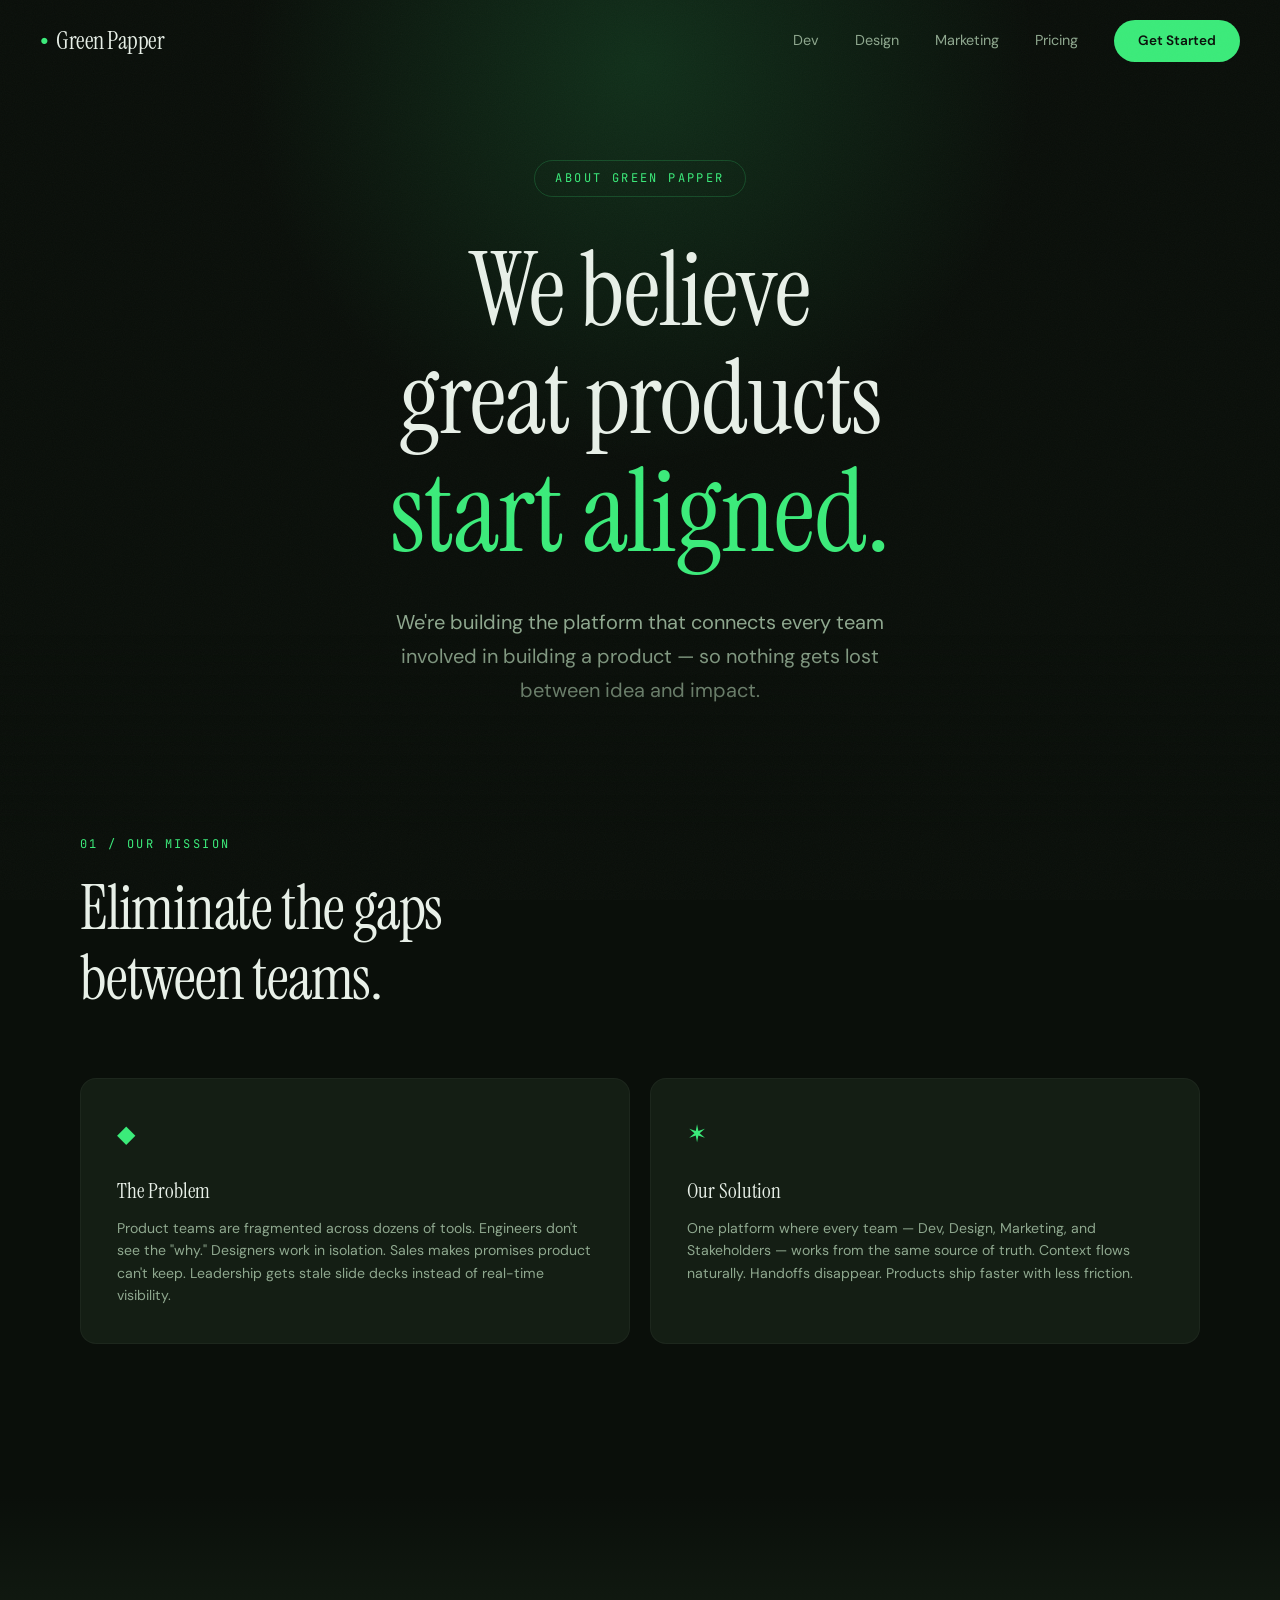
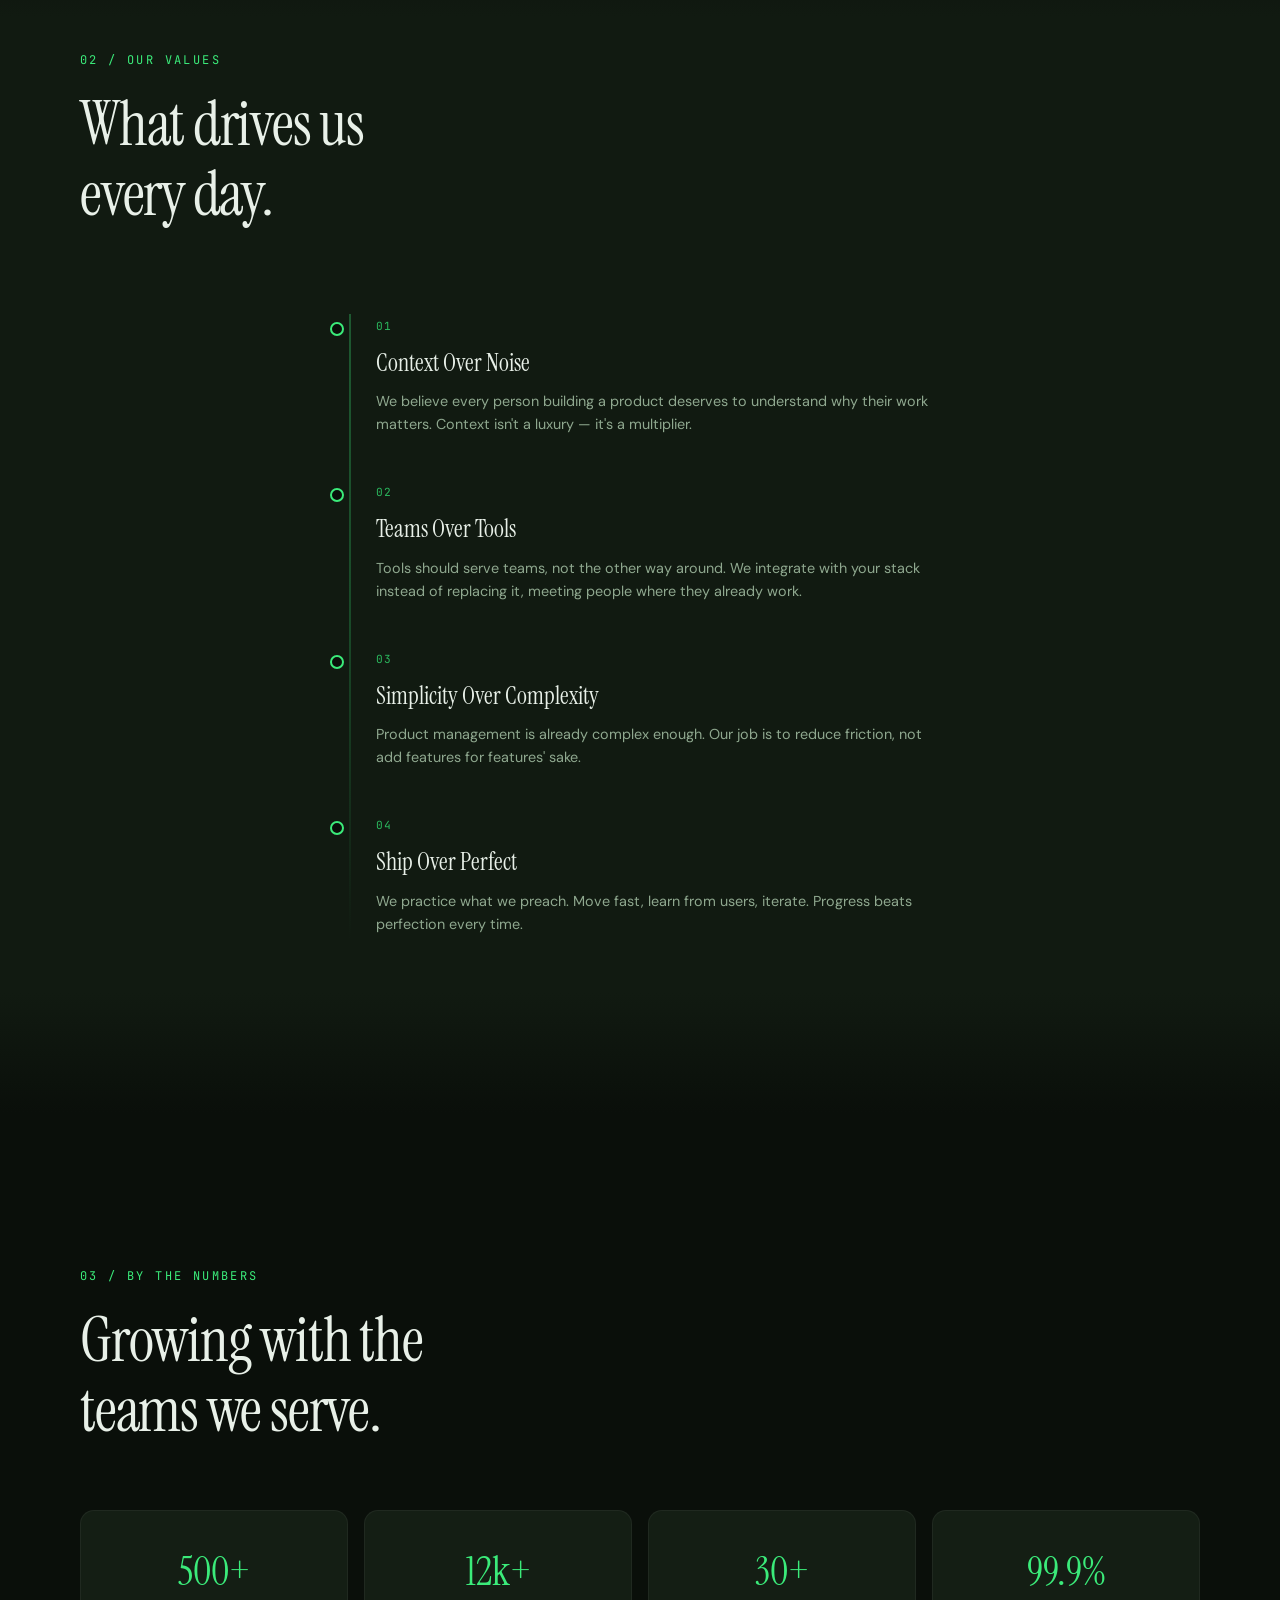
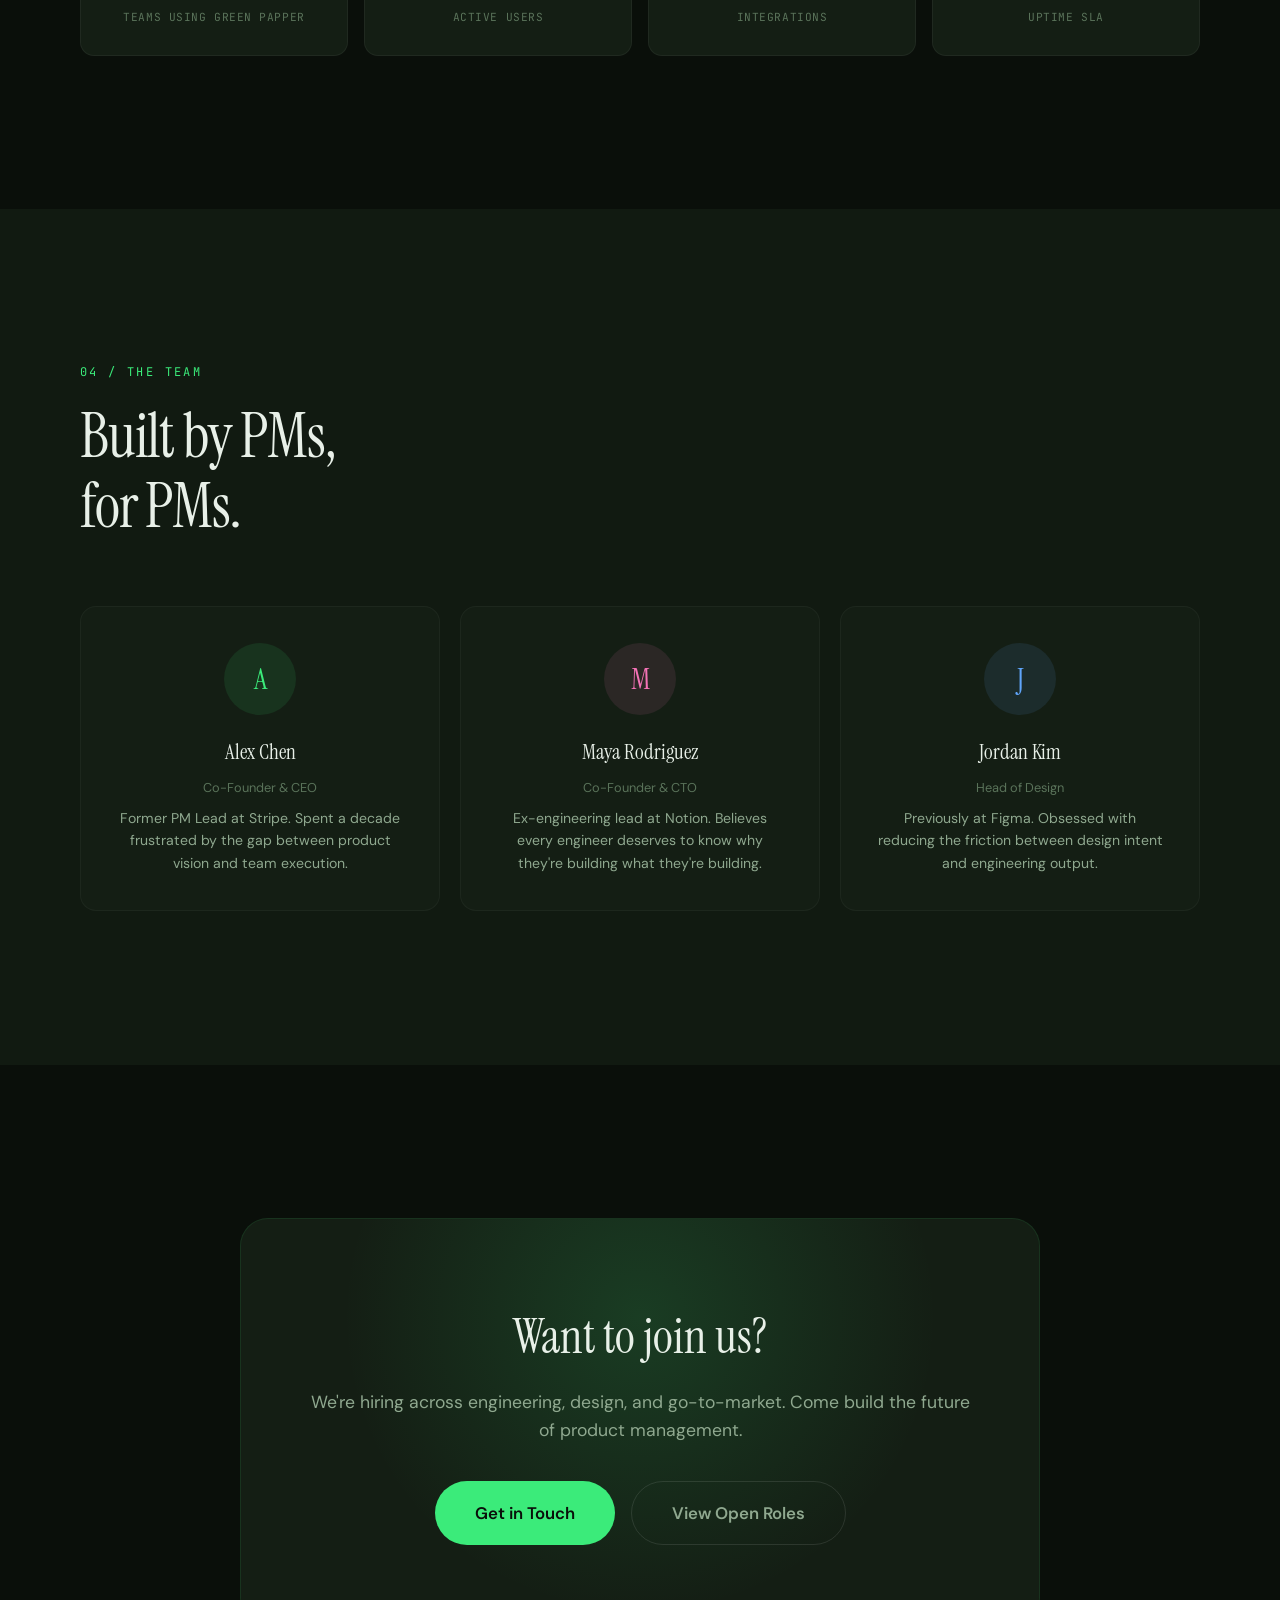
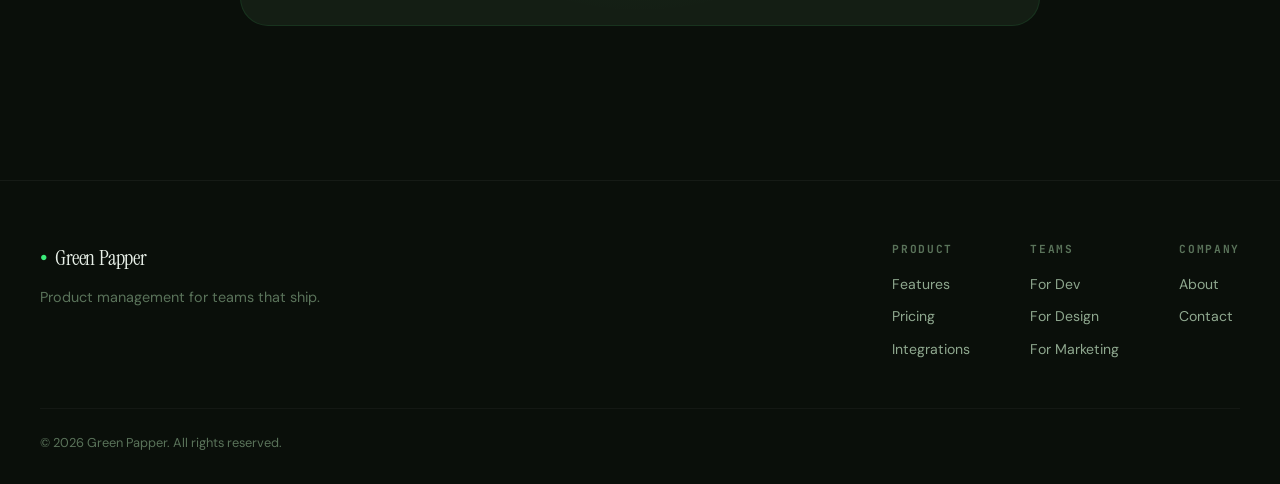
==== about.html @ fe3ce617 "Add multi-page website: pricing, integrations, about, contact pages Expand from single-page landing " ====
<!DOCTYPE html>
<html lang="en">
<head>
  <meta charset="UTF-8">
  <meta name="viewport" content="width=device-width, initial-scale=1.0">
  <title>Green Papper — About Us</title>
  <link rel="preconnect" href="https://fonts.googleapis.com">
  <link rel="preconnect" href="https://fonts.gstatic.com" crossorigin>
  <link href="https://fonts.googleapis.com/css2?family=Instrument+Serif:ital@0;1&family=DM+Sans:ital,opsz,wght@0,9..40,300..700;1,9..40,300..700&family=JetBrains+Mono:wght@400;500&display=swap" rel="stylesheet">
  <link rel="stylesheet" href="styles.css">
  <link rel="stylesheet" href="pages.css">
</head>
<body>
  <div class="grain"></div>

  <!-- Navigation -->
  <nav class="nav">
    <div class="nav-inner">
      <a href="index.html" class="logo">
        <span class="logo-icon">&#9679;</span> Green Papper
      </a>
      <div class="nav-links">
        <a href="dev.html">Dev</a>
        <a href="design.html">Design</a>
        <a href="marketing.html">Marketing</a>
        <a href="pricing.html">Pricing</a>
        <a href="#" class="nav-cta">Get Started</a>
      </div>
      <button class="mobile-menu" aria-label="Menu">
        <span></span><span></span>
      </button>
    </div>
  </nav>

  <!-- Hero -->
  <header class="hero page-hero" style="min-height: 60vh;">
    <div class="hero-badge">About Green Papper</div>
    <h1 class="hero-title">
      <span class="line line-1">We believe</span>
      <span class="line line-2">great products</span>
      <span class="line line-3">start aligned.</span>
    </h1>
    <p class="hero-sub">
      We're building the platform that connects every team involved in building a product
      — so nothing gets lost between idea and impact.
    </p>
  </header>

  <!-- Mission Section -->
  <section class="pillars" style="padding-top: 0;">
    <div class="section-header">
      <span class="section-tag">01 / Our Mission</span>
      <h2 class="section-title">Eliminate the gaps<br>between teams.</h2>
    </div>

    <div class="feature-grid" style="max-width: var(--content-max); margin: 0 auto; padding: 0 40px; grid-template-columns: repeat(2, 1fr);">
      <div class="feature-card">
        <div class="feature-icon">&#9670;</div>
        <h4>The Problem</h4>
        <p>Product teams are fragmented across dozens of tools. Engineers don't see the "why." Designers work in isolation. Sales makes promises product can't keep. Leadership gets stale slide decks instead of real-time visibility.</p>
      </div>
      <div class="feature-card">
        <div class="feature-icon" style="color: var(--accent);">&#10038;</div>
        <h4>Our Solution</h4>
        <p>One platform where every team — Dev, Design, Marketing, and Stakeholders — works from the same source of truth. Context flows naturally. Handoffs disappear. Products ship faster with less friction.</p>
      </div>
    </div>
  </section>

  <!-- Values Section -->
  <section class="workflow">
    <div class="section-header">
      <span class="section-tag">02 / Our Values</span>
      <h2 class="section-title">What drives us<br>every day.</h2>
    </div>

    <div class="workflow-track">
      <div class="workflow-line"></div>
      <div class="workflow-step">
        <div class="step-dot"></div>
        <div class="step-content">
          <span class="step-num">01</span>
          <h4>Context Over Noise</h4>
          <p>We believe every person building a product deserves to understand why their work matters. Context isn't a luxury — it's a multiplier.</p>
        </div>
      </div>
      <div class="workflow-step">
        <div class="step-dot"></div>
        <div class="step-content">
          <span class="step-num">02</span>
          <h4>Teams Over Tools</h4>
          <p>Tools should serve teams, not the other way around. We integrate with your stack instead of replacing it, meeting people where they already work.</p>
        </div>
      </div>
      <div class="workflow-step">
        <div class="step-dot"></div>
        <div class="step-content">
          <span class="step-num">03</span>
          <h4>Simplicity Over Complexity</h4>
          <p>Product management is already complex enough. Our job is to reduce friction, not add features for features' sake.</p>
        </div>
      </div>
      <div class="workflow-step">
        <div class="step-dot"></div>
        <div class="step-content">
          <span class="step-num">04</span>
          <h4>Ship Over Perfect</h4>
          <p>We practice what we preach. Move fast, learn from users, iterate. Progress beats perfection every time.</p>
        </div>
      </div>
    </div>
  </section>

  <!-- Numbers Section -->
  <section class="features">
    <div class="section-header">
      <span class="section-tag">03 / By The Numbers</span>
      <h2 class="section-title">Growing with the<br>teams we serve.</h2>
    </div>

    <div class="integration-grid">
      <div class="integration-item">
        <div class="integration-name" style="font-size: 2.5rem; color: var(--accent);">500+</div>
        <div class="integration-desc">Teams using Green Papper</div>
      </div>
      <div class="integration-item">
        <div class="integration-name" style="font-size: 2.5rem; color: var(--accent);">12k+</div>
        <div class="integration-desc">Active users</div>
      </div>
      <div class="integration-item">
        <div class="integration-name" style="font-size: 2.5rem; color: var(--accent);">30+</div>
        <div class="integration-desc">Integrations</div>
      </div>
      <div class="integration-item">
        <div class="integration-name" style="font-size: 2.5rem; color: var(--accent);">99.9%</div>
        <div class="integration-desc">Uptime SLA</div>
      </div>
    </div>
  </section>

  <!-- Team Section -->
  <section class="features" style="background: var(--bg-elevated); position: relative;">
    <div class="section-header">
      <span class="section-tag">04 / The Team</span>
      <h2 class="section-title">Built by PMs,<br>for PMs.</h2>
    </div>

    <div class="feature-grid" style="grid-template-columns: repeat(3, 1fr);">
      <div class="feature-card" style="text-align: center;">
        <div style="width: 72px; height: 72px; border-radius: 50%; background: rgba(59,235,122,0.1); margin: 0 auto 20px; display: flex; align-items: center; justify-content: center; font-family: var(--font-display); font-size: 1.8rem; color: var(--accent);">A</div>
        <h4>Alex Chen</h4>
        <p style="color: var(--text-muted); font-size: 0.8rem; margin-bottom: 8px;">Co-Founder & CEO</p>
        <p>Former PM Lead at Stripe. Spent a decade frustrated by the gap between product vision and team execution.</p>
      </div>
      <div class="feature-card" style="text-align: center;">
        <div style="width: 72px; height: 72px; border-radius: 50%; background: rgba(244,114,182,0.1); margin: 0 auto 20px; display: flex; align-items: center; justify-content: center; font-family: var(--font-display); font-size: 1.8rem; color: var(--design-color);">M</div>
        <h4>Maya Rodriguez</h4>
        <p style="color: var(--text-muted); font-size: 0.8rem; margin-bottom: 8px;">Co-Founder & CTO</p>
        <p>Ex-engineering lead at Notion. Believes every engineer deserves to know why they're building what they're building.</p>
      </div>
      <div class="feature-card" style="text-align: center;">
        <div style="width: 72px; height: 72px; border-radius: 50%; background: rgba(96,165,250,0.1); margin: 0 auto 20px; display: flex; align-items: center; justify-content: center; font-family: var(--font-display); font-size: 1.8rem; color: var(--dev-color);">J</div>
        <h4>Jordan Kim</h4>
        <p style="color: var(--text-muted); font-size: 0.8rem; margin-bottom: 8px;">Head of Design</p>
        <p>Previously at Figma. Obsessed with reducing the friction between design intent and engineering output.</p>
      </div>
    </div>
  </section>

  <!-- CTA -->
  <section class="cta-section">
    <div class="cta-inner">
      <h2>Want to join us?</h2>
      <p>We're hiring across engineering, design, and go-to-market. Come build the future of product management.</p>
      <div class="cta-actions">
        <a href="contact.html" class="btn btn-primary btn-lg">Get in Touch</a>
        <a href="#" class="btn btn-ghost btn-lg">View Open Roles</a>
      </div>
    </div>
  </section>

  <!-- Footer -->
  <footer class="footer">
    <div class="footer-inner">
      <div class="footer-brand">
        <span class="logo"><span class="logo-icon">&#9679;</span> Green Papper</span>
        <p>Product management for teams that ship.</p>
      </div>
      <div class="footer-links">
        <div class="footer-col">
          <h5>Product</h5>
          <a href="index.html#features">Features</a>
          <a href="pricing.html">Pricing</a>
          <a href="integrations.html">Integrations</a>
        </div>
        <div class="footer-col">
          <h5>Teams</h5>
          <a href="dev.html">For Dev</a>
          <a href="design.html">For Design</a>
          <a href="marketing.html">For Marketing</a>
        </div>
        <div class="footer-col">
          <h5>Company</h5>
          <a href="about.html">About</a>
          <a href="contact.html">Contact</a>
        </div>
      </div>
    </div>
    <div class="footer-bottom">
      <p>&copy; 2026 Green Papper. All rights reserved.</p>
    </div>
  </footer>

  <script src="script.js"></script>
</body>
</html>
---- styles.css ----
/* ============================================
   GREEN PAPPER — Product Management Platform
   Aesthetic: Editorial Minimalism meets
   Dark Corporate with organic green accents
   ============================================ */

:root {
  /* Core palette */
  --bg: #0a0f0a;
  --bg-elevated: #111a11;
  --bg-card: #141e14;
  --bg-card-hover: #1a2a1a;
  --surface: #1c2c1c;

  /* Green spectrum */
  --green-50: #f0fdf0;
  --green-100: #dcfce7;
  --green-200: #bbf7d0;
  --green-300: #86efac;
  --green-400: #4ade80;
  --green-500: #22c55e;
  --green-600: #16a34a;
  --accent: #3beb7a;
  --accent-dim: #2bb85e;
  --accent-glow: rgba(59, 235, 122, 0.15);
  --accent-glow-strong: rgba(59, 235, 122, 0.25);

  /* Text */
  --text: #e8f0e8;
  --text-secondary: #8fa88f;
  --text-muted: #5a735a;
  --text-inverse: #0a0f0a;

  /* Pillar accents */
  --dev-color: #60a5fa;
  --design-color: #f472b6;
  --sales-color: #fbbf24;
  --stake-color: #a78bfa;

  /* Typography */
  --font-display: 'Instrument Serif', Georgia, serif;
  --font-body: 'DM Sans', system-ui, sans-serif;
  --font-mono: 'JetBrains Mono', monospace;

  /* Spacing */
  --section-pad: clamp(80px, 12vw, 160px);
  --content-max: 1200px;

  /* Transitions */
  --ease-out: cubic-bezier(0.16, 1, 0.3, 1);
  --ease-spring: cubic-bezier(0.34, 1.56, 0.64, 1);
}

/* Reset & Base */
*, *::before, *::after { margin: 0; padding: 0; box-sizing: border-box; }

html {
  scroll-behavior: smooth;
  -webkit-font-smoothing: antialiased;
  -moz-osx-font-smoothing: grayscale;
}

body {
  font-family: var(--font-body);
  background: var(--bg);
  color: var(--text);
  line-height: 1.6;
  overflow-x: hidden;
}

a { color: inherit; text-decoration: none; }
ul { list-style: none; }
em { font-family: var(--font-display); font-style: italic; color: var(--accent); }

/* Grain Overlay */
.grain {
  position: fixed;
  inset: 0;
  z-index: 9999;
  pointer-events: none;
  opacity: 0.03;
  background-image: url("data:image/svg+xml,%3Csvg viewBox='0 0 256 256' xmlns='http://www.w3.org/2000/svg'%3E%3Cfilter id='noise'%3E%3CfeTurbulence type='fractalNoise' baseFrequency='0.9' numOctaves='4' stitchTiles='stitch'/%3E%3C/filter%3E%3Crect width='100%25' height='100%25' filter='url(%23noise)'/%3E%3C/svg%3E");
  background-repeat: repeat;
  background-size: 256px 256px;
}

/* ============ NAVIGATION ============ */
.nav {
  position: fixed;
  top: 0;
  left: 0;
  right: 0;
  z-index: 100;
  padding: 20px 40px;
  transition: background 0.4s, backdrop-filter 0.4s;
}

.nav.scrolled {
  background: rgba(10, 15, 10, 0.85);
  backdrop-filter: blur(20px);
  border-bottom: 1px solid rgba(59, 235, 122, 0.08);
}

.nav-inner {
  max-width: var(--content-max);
  margin: 0 auto;
  display: flex;
  align-items: center;
  justify-content: space-between;
}

.logo {
  font-family: var(--font-display);
  font-size: 1.5rem;
  display: flex;
  align-items: center;
  gap: 8px;
  letter-spacing: -0.02em;
}

.logo-icon {
  color: var(--accent);
  font-size: 0.6em;
}

.nav-links {
  display: flex;
  align-items: center;
  gap: 36px;
  font-size: 0.9rem;
  font-weight: 400;
  color: var(--text-secondary);
}

.nav-links a {
  transition: color 0.3s;
}

.nav-links a:hover {
  color: var(--text);
}

.nav-cta {
  background: var(--accent);
  color: var(--text-inverse) !important;
  padding: 10px 24px;
  border-radius: 100px;
  font-weight: 600;
  font-size: 0.85rem;
  transition: transform 0.3s var(--ease-spring), box-shadow 0.3s;
}

.nav-cta:hover {
  transform: scale(1.05);
  box-shadow: 0 0 30px var(--accent-glow-strong);
}

.mobile-menu {
  display: none;
  flex-direction: column;
  gap: 6px;
  background: none;
  border: none;
  cursor: pointer;
  padding: 8px;
}

.mobile-menu span {
  display: block;
  width: 24px;
  height: 2px;
  background: var(--text);
  transition: 0.3s;
}

/* ============ HERO ============ */
.hero {
  min-height: 100vh;
  display: flex;
  flex-direction: column;
  justify-content: center;
  align-items: center;
  text-align: center;
  padding: 140px 40px 80px;
  position: relative;
  overflow: hidden;
}

.hero::before {
  content: '';
  position: absolute;
  top: -40%;
  left: 50%;
  transform: translateX(-50%);
  width: 800px;
  height: 800px;
  background: radial-gradient(circle, var(--accent-glow) 0%, transparent 70%);
  pointer-events: none;
}

.hero::after {
  content: '';
  position: absolute;
  bottom: 0;
  left: 0;
  right: 0;
  height: 200px;
  background: linear-gradient(to top, var(--bg), transparent);
  pointer-events: none;
}

.hero-badge {
  font-family: var(--font-mono);
  font-size: 0.75rem;
  text-transform: uppercase;
  letter-spacing: 0.2em;
  color: var(--accent);
  padding: 8px 20px;
  border: 1px solid rgba(59, 235, 122, 0.2);
  border-radius: 100px;
  margin-bottom: 40px;
  opacity: 0;
  animation: fadeUp 0.8s var(--ease-out) 0.2s forwards;
}

.hero-title {
  font-family: var(--font-display);
  font-weight: 400;
  line-height: 1.05;
  letter-spacing: -0.03em;
  margin-bottom: 32px;
}

.hero-title .line {
  display: block;
  opacity: 0;
  animation: fadeUp 0.8s var(--ease-out) forwards;
}

.line-1 {
  font-size: clamp(3rem, 8vw, 7rem);
  animation-delay: 0.3s !important;
}

.line-2 {
  font-size: clamp(3rem, 8vw, 7rem);
  animation-delay: 0.45s !important;
}

.line-3 {
  font-size: clamp(3.5rem, 9vw, 8rem);
  color: var(--accent);
  animation-delay: 0.6s !important;
}

.hero-sub {
  font-size: clamp(1rem, 1.8vw, 1.25rem);
  color: var(--text-secondary);
  max-width: 560px;
  line-height: 1.7;
  margin-bottom: 48px;
  opacity: 0;
  animation: fadeUp 0.8s var(--ease-out) 0.75s forwards;
}

.hero-actions {
  display: flex;
  gap: 16px;
  flex-wrap: wrap;
  justify-content: center;
  opacity: 0;
  animation: fadeUp 0.8s var(--ease-out) 0.9s forwards;
}

.hero-stats {
  display: flex;
  align-items: center;
  gap: 40px;
  margin-top: 80px;
  opacity: 0;
  animation: fadeUp 0.8s var(--ease-out) 1.1s forwards;
}

.stat-num {
  display: block;
  font-family: var(--font-display);
  font-size: 3rem;
  color: var(--accent);
  line-height: 1;
}

.stat-label {
  font-size: 0.8rem;
  color: var(--text-muted);
  text-transform: uppercase;
  letter-spacing: 0.1em;
  margin-top: 4px;
  display: block;
}

.stat-divider {
  width: 1px;
  height: 48px;
  background: linear-gradient(to bottom, transparent, var(--text-muted), transparent);
}

/* ============ BUTTONS ============ */
.btn {
  display: inline-flex;
  align-items: center;
  gap: 8px;
  padding: 14px 32px;
  border-radius: 100px;
  font-family: var(--font-body);
  font-size: 0.95rem;
  font-weight: 600;
  transition: all 0.3s var(--ease-out);
  cursor: pointer;
  border: none;
}

.btn-primary {
  background: var(--accent);
  color: var(--text-inverse);
}

.btn-primary:hover {
  background: var(--green-300);
  transform: translateY(-2px);
  box-shadow: 0 8px 40px var(--accent-glow-strong);
}

.btn-ghost {
  background: transparent;
  color: var(--text-secondary);
  border: 1px solid rgba(255,255,255,0.1);
}

.btn-ghost:hover {
  color: var(--text);
  border-color: rgba(255,255,255,0.25);
  background: rgba(255,255,255,0.03);
}

.btn-lg {
  padding: 18px 40px;
  font-size: 1.05rem;
}

/* ============ SECTIONS COMMON ============ */
.section-header {
  max-width: var(--content-max);
  margin: 0 auto 64px;
  padding: 0 40px;
}

.section-tag {
  font-family: var(--font-mono);
  font-size: 0.75rem;
  text-transform: uppercase;
  letter-spacing: 0.2em;
  color: var(--accent);
  display: block;
  margin-bottom: 20px;
}

.section-title {
  font-family: var(--font-display);
  font-size: clamp(2.2rem, 5vw, 3.8rem);
  font-weight: 400;
  line-height: 1.15;
  letter-spacing: -0.02em;
}

/* ============ PILLARS ============ */
.pillars {
  padding: var(--section-pad) 0;
  position: relative;
}

.pillar-grid {
  max-width: var(--content-max);
  margin: 0 auto;
  padding: 0 40px;
  display: grid;
  grid-template-columns: repeat(2, 1fr);
  gap: 24px;
}

.pillar-card {
  background: var(--bg-card);
  border: 1px solid rgba(255,255,255,0.05);
  border-radius: 20px;
  padding: 44px;
  position: relative;
  overflow: hidden;
  transition: transform 0.4s var(--ease-out), border-color 0.4s, background 0.4s;
}

.pillar-card::before {
  content: '';
  position: absolute;
  top: 0;
  left: 0;
  right: 0;
  height: 3px;
  opacity: 0;
  transition: opacity 0.4s;
}

.pillar-card:hover {
  transform: translateY(-4px);
  background: var(--bg-card-hover);
}

.pillar-card:hover::before {
  opacity: 1;
}

.pillar-dev::before { background: var(--dev-color); }
.pillar-design::before { background: var(--design-color); }
.pillar-sales::before { background: var(--sales-color); }
.pillar-stake::before { background: var(--stake-color); }

.pillar-dev:hover { border-color: rgba(96, 165, 250, 0.2); }
.pillar-design:hover { border-color: rgba(244, 114, 182, 0.2); }
.pillar-sales:hover { border-color: rgba(251, 191, 36, 0.2); }
.pillar-stake:hover { border-color: rgba(167, 139, 250, 0.2); }

.pillar-number {
  font-family: var(--font-mono);
  font-size: 0.7rem;
  color: var(--text-muted);
  letter-spacing: 0.1em;
  margin-bottom: 24px;
}

.pillar-icon {
  width: 56px;
  height: 56px;
  display: flex;
  align-items: center;
  justify-content: center;
  border-radius: 14px;
  margin-bottom: 24px;
}

.pillar-dev .pillar-icon { background: rgba(96, 165, 250, 0.1); color: var(--dev-color); }
.pillar-design .pillar-icon { background: rgba(244, 114, 182, 0.1); color: var(--design-color); }
.pillar-sales .pillar-icon { background: rgba(251, 191, 36, 0.1); color: var(--sales-color); }
.pillar-stake .pillar-icon { background: rgba(167, 139, 250, 0.1); color: var(--stake-color); }

.pillar-card h3 {
  font-family: var(--font-display);
  font-size: 1.8rem;
  font-weight: 400;
  margin-bottom: 12px;
  letter-spacing: -0.01em;
}

.pillar-card p {
  color: var(--text-secondary);
  font-size: 0.95rem;
  line-height: 1.65;
  margin-bottom: 24px;
}

.pillar-features {
  display: flex;
  flex-direction: column;
  gap: 10px;
  margin-bottom: 28px;
}

.pillar-features li {
  font-size: 0.85rem;
  color: var(--text-secondary);
  padding-left: 18px;
  position: relative;
}

.pillar-features li::before {
  content: '';
  position: absolute;
  left: 0;
  top: 8px;
  width: 6px;
  height: 6px;
  border-radius: 50%;
}

.pillar-dev .pillar-features li::before { background: var(--dev-color); }
.pillar-design .pillar-features li::before { background: var(--design-color); }
.pillar-sales .pillar-features li::before { background: var(--sales-color); }
.pillar-stake .pillar-features li::before { background: var(--stake-color); }

.pillar-tag-row {
  display: flex;
  gap: 8px;
  flex-wrap: wrap;
}

.ptag {
  font-family: var(--font-mono);
  font-size: 0.7rem;
  padding: 4px 12px;
  border-radius: 100px;
  background: rgba(255,255,255,0.04);
  color: var(--text-muted);
  letter-spacing: 0.05em;
}

/* ============ WORKFLOW ============ */
.workflow {
  padding: var(--section-pad) 0;
  background: var(--bg-elevated);
  position: relative;
}

.workflow::before,
.workflow::after {
  content: '';
  position: absolute;
  left: 0;
  right: 0;
  height: 120px;
  pointer-events: none;
}

.workflow::before {
  top: 0;
  background: linear-gradient(to bottom, var(--bg), var(--bg-elevated));
}

.workflow::after {
  bottom: 0;
  background: linear-gradient(to top, var(--bg), var(--bg-elevated));
}

.workflow-track {
  max-width: 700px;
  margin: 0 auto;
  padding: 0 40px;
  position: relative;
}

.workflow-line {
  position: absolute;
  left: 59px;
  top: 20px;
  bottom: 20px;
  width: 2px;
  background: linear-gradient(to bottom, var(--accent), var(--accent-dim), transparent);
  opacity: 0.3;
}

.workflow-step {
  display: flex;
  gap: 32px;
  align-items: flex-start;
  padding: 24px 0;
  position: relative;
}

.step-dot {
  width: 14px;
  height: 14px;
  min-width: 14px;
  border-radius: 50%;
  border: 2px solid var(--accent);
  background: var(--bg);
  margin-top: 4px;
  position: relative;
  z-index: 1;
  transition: background 0.3s, box-shadow 0.3s;
}

.workflow-step:hover .step-dot {
  background: var(--accent);
  box-shadow: 0 0 20px var(--accent-glow-strong);
}

.step-num {
  font-family: var(--font-mono);
  font-size: 0.7rem;
  color: var(--accent-dim);
  letter-spacing: 0.1em;
  display: block;
  margin-bottom: 8px;
}

.step-content h4 {
  font-family: var(--font-display);
  font-size: 1.5rem;
  font-weight: 400;
  margin-bottom: 8px;
}

.step-content p {
  color: var(--text-secondary);
  font-size: 0.9rem;
  line-height: 1.6;
}

/* ============ FEATURES ============ */
.features {
  padding: var(--section-pad) 0;
}

.feature-grid {
  max-width: var(--content-max);
  margin: 0 auto;
  padding: 0 40px;
  display: grid;
  grid-template-columns: repeat(3, 1fr);
  gap: 20px;
}

.feature-card {
  background: var(--bg-card);
  border: 1px solid rgba(255,255,255,0.04);
  border-radius: 16px;
  padding: 36px;
  transition: transform 0.4s var(--ease-out), border-color 0.4s, background 0.4s;
}

.feature-card:hover {
  transform: translateY(-3px);
  border-color: rgba(59, 235, 122, 0.15);
  background: var(--bg-card-hover);
}

.feature-icon {
  font-size: 1.5rem;
  color: var(--accent);
  margin-bottom: 20px;
  display: block;
}

.feature-card h4 {
  font-family: var(--font-display);
  font-size: 1.3rem;
  font-weight: 400;
  margin-bottom: 10px;
}

.feature-card p {
  color: var(--text-secondary);
  font-size: 0.88rem;
  line-height: 1.6;
}

/* ============ CTA ============ */
.cta-section {
  padding: var(--section-pad) 40px;
}

.cta-inner {
  max-width: 800px;
  margin: 0 auto;
  text-align: center;
  background: var(--bg-card);
  border: 1px solid rgba(59, 235, 122, 0.1);
  border-radius: 28px;
  padding: 80px 60px;
  position: relative;
  overflow: hidden;
}

.cta-inner::before {
  content: '';
  position: absolute;
  top: -50%;
  left: 50%;
  transform: translateX(-50%);
  width: 600px;
  height: 600px;
  background: radial-gradient(circle, var(--accent-glow) 0%, transparent 70%);
  pointer-events: none;
}

.cta-inner h2 {
  font-family: var(--font-display);
  font-size: clamp(2rem, 4vw, 3rem);
  font-weight: 400;
  margin-bottom: 12px;
  position: relative;
}

.cta-inner p {
  color: var(--text-secondary);
  font-size: 1.1rem;
  margin-bottom: 36px;
  position: relative;
}

.cta-actions {
  display: flex;
  gap: 16px;
  justify-content: center;
  flex-wrap: wrap;
  position: relative;
}

/* ============ FOOTER ============ */
.footer {
  border-top: 1px solid rgba(255,255,255,0.05);
  padding: 60px 40px 30px;
}

.footer-inner {
  max-width: var(--content-max);
  margin: 0 auto;
  display: flex;
  justify-content: space-between;
  gap: 60px;
  margin-bottom: 48px;
}

.footer-brand {
  max-width: 280px;
}

.footer-brand .logo {
  font-size: 1.3rem;
  margin-bottom: 12px;
  display: inline-flex;
}

.footer-brand p {
  color: var(--text-muted);
  font-size: 0.9rem;
}

.footer-links {
  display: flex;
  gap: 60px;
}

.footer-col {
  display: flex;
  flex-direction: column;
  gap: 10px;
}

.footer-col h5 {
  font-family: var(--font-mono);
  font-size: 0.7rem;
  text-transform: uppercase;
  letter-spacing: 0.15em;
  color: var(--text-muted);
  margin-bottom: 4px;
}

.footer-col a {
  font-size: 0.88rem;
  color: var(--text-secondary);
  transition: color 0.3s;
}

.footer-col a:hover {
  color: var(--accent);
}

.footer-bottom {
  max-width: var(--content-max);
  margin: 0 auto;
  padding-top: 24px;
  border-top: 1px solid rgba(255,255,255,0.04);
}

.footer-bottom p {
  font-size: 0.8rem;
  color: var(--text-muted);
}

/* ============ ANIMATIONS ============ */
@keyframes fadeUp {
  from {
    opacity: 0;
    transform: translateY(24px);
  }
  to {
    opacity: 1;
    transform: translateY(0);
  }
}

/* Scroll reveal */
.reveal {
  opacity: 0;
  transform: translateY(32px);
  transition: opacity 0.7s var(--ease-out), transform 0.7s var(--ease-out);
}

.reveal.visible {
  opacity: 1;
  transform: translateY(0);
}

/* ============ RESPONSIVE ============ */
@media (max-width: 900px) {
  .pillar-grid {
    grid-template-columns: 1fr;
  }
  .feature-grid {
    grid-template-columns: 1fr 1fr;
  }
  .footer-inner {
    flex-direction: column;
    gap: 40px;
  }
}

@media (max-width: 640px) {
  .nav { padding: 16px 20px; }
  .nav-links { display: none; }
  .mobile-menu { display: flex; }

  .hero { padding: 120px 24px 60px; }
  .hero-stats { gap: 24px; flex-wrap: wrap; justify-content: center; }

  .section-header { padding: 0 24px; }
  .pillar-grid { padding: 0 24px; }
  .pillar-card { padding: 32px 28px; }

  .workflow-track { padding: 0 24px; }
  .workflow-line { left: 30px; }

  .feature-grid { grid-template-columns: 1fr; padding: 0 24px; }

  .cta-inner { padding: 48px 28px; }

  .footer { padding: 40px 24px 20px; }
  .footer-links { flex-direction: column; gap: 32px; }
}
---- pages.css ----
/* ============================================
   GREEN PAPPER — Team Pages Shared Styles
   ============================================ */

/* Active nav link */
.nav-active {
  color: var(--accent) !important;
  font-weight: 600;
}

/* Page hero — slightly smaller than homepage */
.page-hero {
  min-height: 85vh;
  padding-top: 160px;
}

/* Feature card accent variants */
.feature-card.dev-accent:hover {
  border-color: rgba(96, 165, 250, 0.2);
}

.feature-card.design-accent:hover {
  border-color: rgba(244, 114, 182, 0.2);
}

.feature-card.marketing-accent:hover {
  border-color: rgba(251, 191, 36, 0.2);
}

/* Integration grid */
.integration-grid {
  max-width: var(--content-max);
  margin: 0 auto;
  padding: 0 40px;
  display: grid;
  grid-template-columns: repeat(4, 1fr);
  gap: 16px;
}

.integration-item {
  background: var(--bg-card);
  border: 1px solid rgba(255, 255, 255, 0.05);
  border-radius: 14px;
  padding: 28px 24px;
  text-align: center;
  transition: transform 0.4s var(--ease-out), border-color 0.4s, background 0.4s;
}

.integration-item:hover {
  transform: translateY(-3px);
  border-color: rgba(59, 235, 122, 0.15);
  background: var(--bg-card-hover);
}

.integration-name {
  font-family: var(--font-display);
  font-size: 1.2rem;
  font-weight: 400;
  margin-bottom: 6px;
  color: var(--text);
}

.integration-desc {
  font-family: var(--font-mono);
  font-size: 0.7rem;
  color: var(--text-muted);
  letter-spacing: 0.05em;
  text-transform: uppercase;
}

/* Workflow step hover color override for team pages */
.workflow-step:hover .step-dot {
  background: currentColor;
}

/* Contact form select option styling */
#contact-form select option {
  background: var(--bg);
  color: var(--text);
}

/* ============ RESPONSIVE ============ */
@media (max-width: 900px) {
  .integration-grid {
    grid-template-columns: repeat(2, 1fr);
  }

  /* Pricing grid stacks on tablet */
  .pillar-grid[style*="grid-template-columns: repeat(3"] {
    grid-template-columns: 1fr;
  }
}

@media (max-width: 640px) {
  .page-hero {
    min-height: auto;
    padding: 140px 24px 60px;
  }

  .integration-grid {
    grid-template-columns: 1fr 1fr;
    padding: 0 24px;
    gap: 12px;
  }

  .integration-item {
    padding: 20px 16px;
  }

  /* Contact grid stacks on mobile */
  .pillar-grid[style*="grid-template-columns: 1fr 1fr"] {
    grid-template-columns: 1fr !important;
  }
}
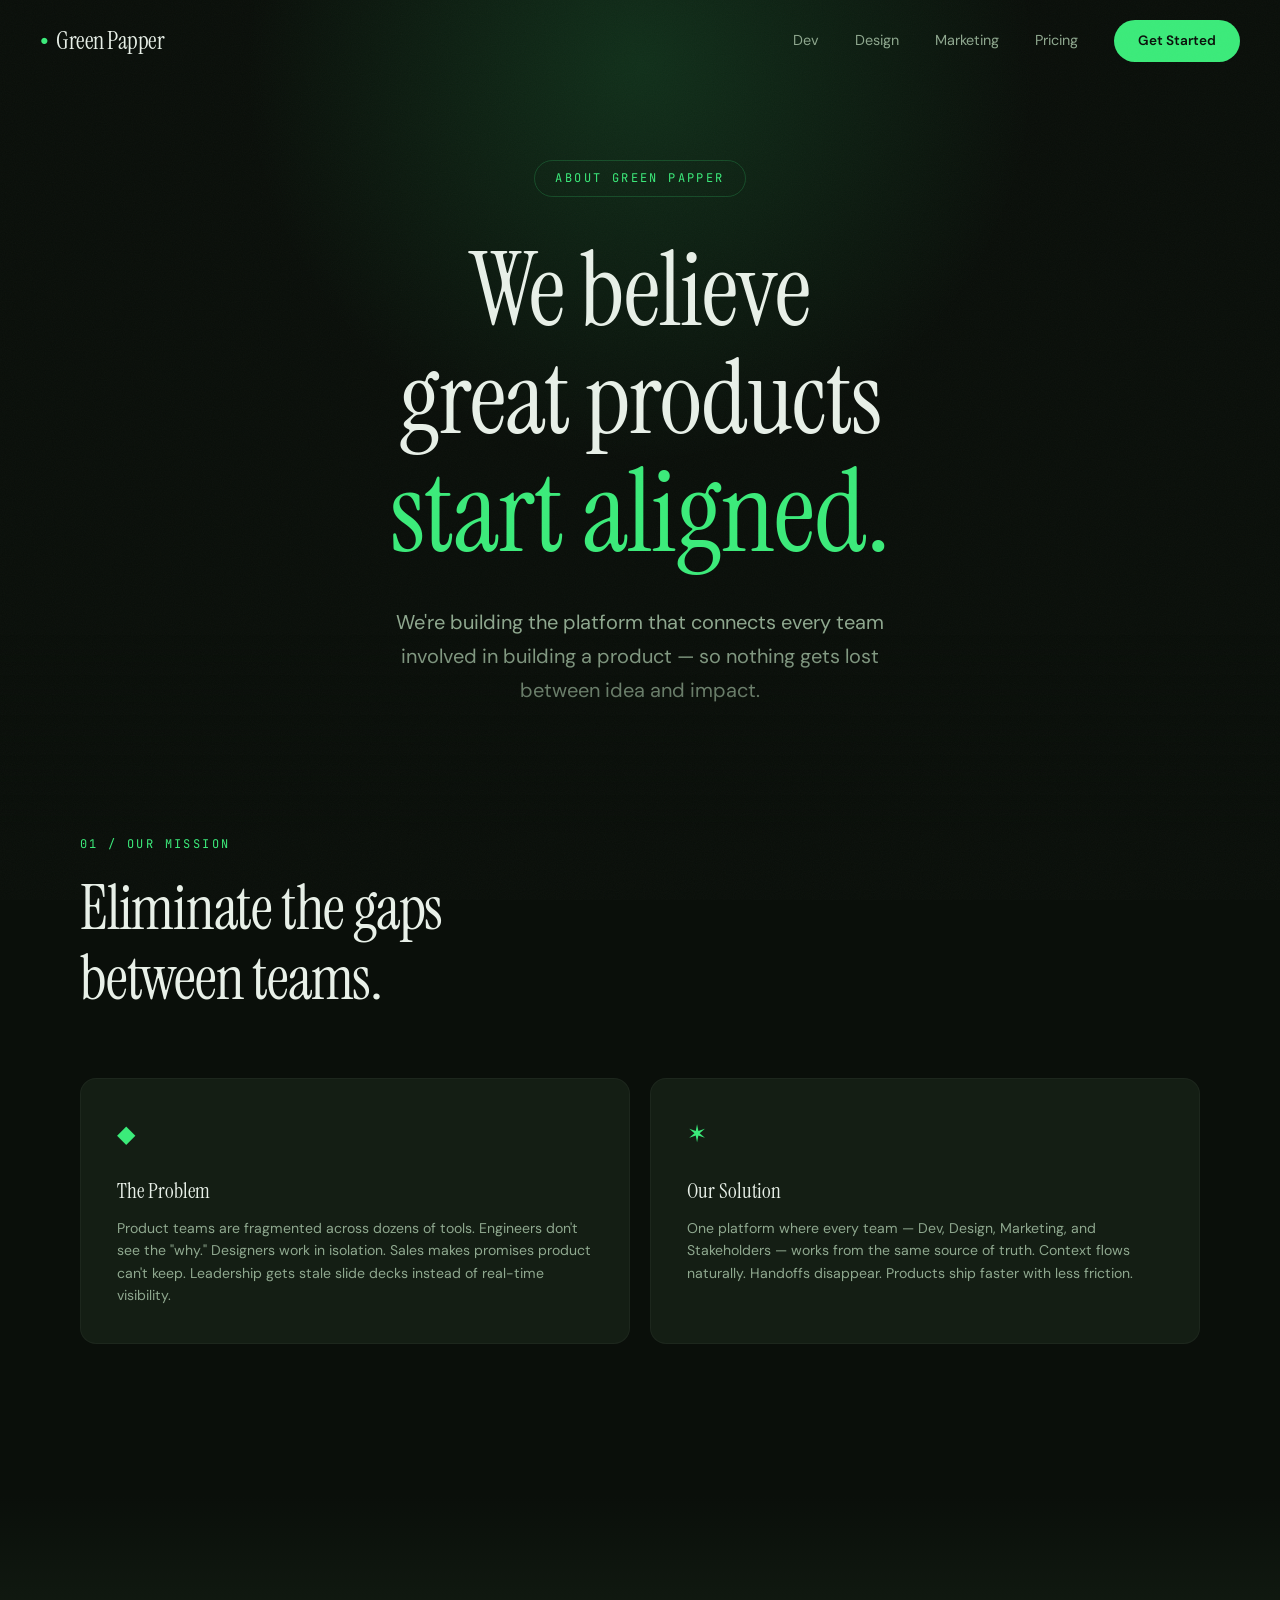
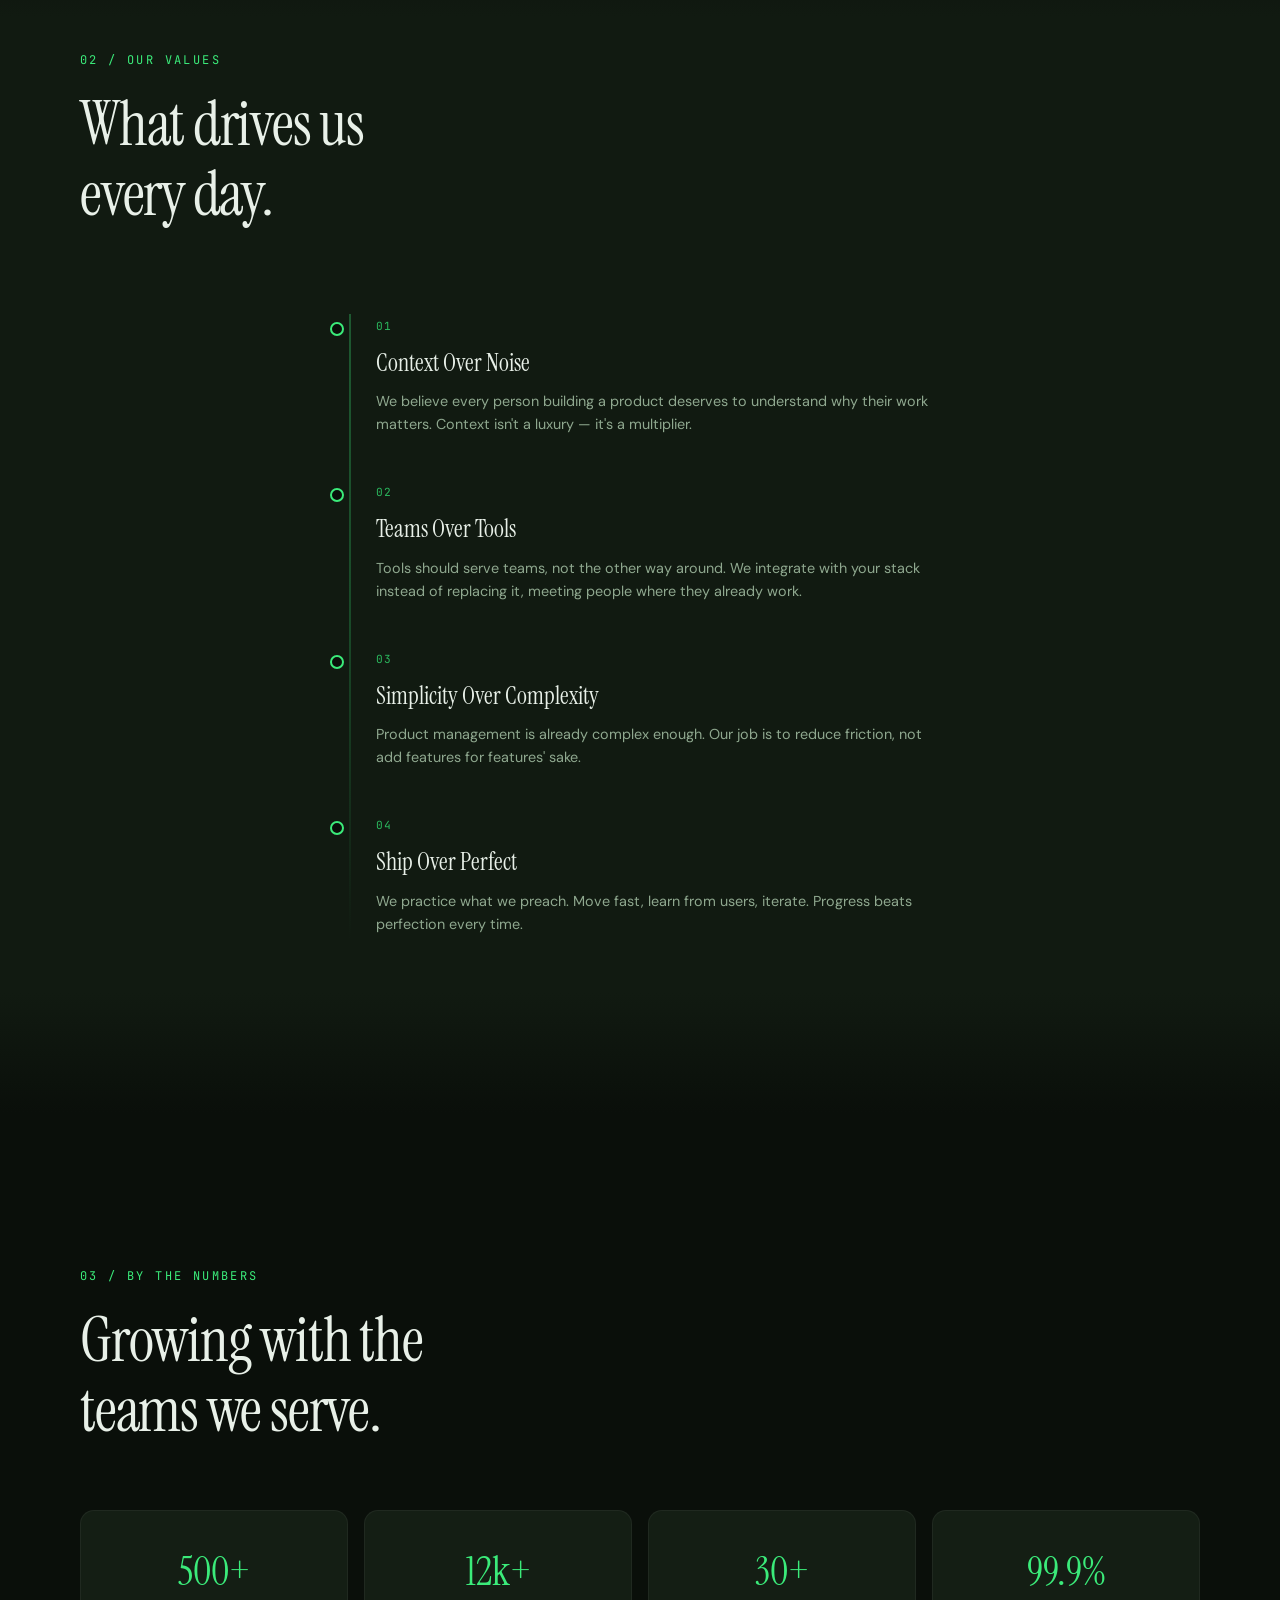
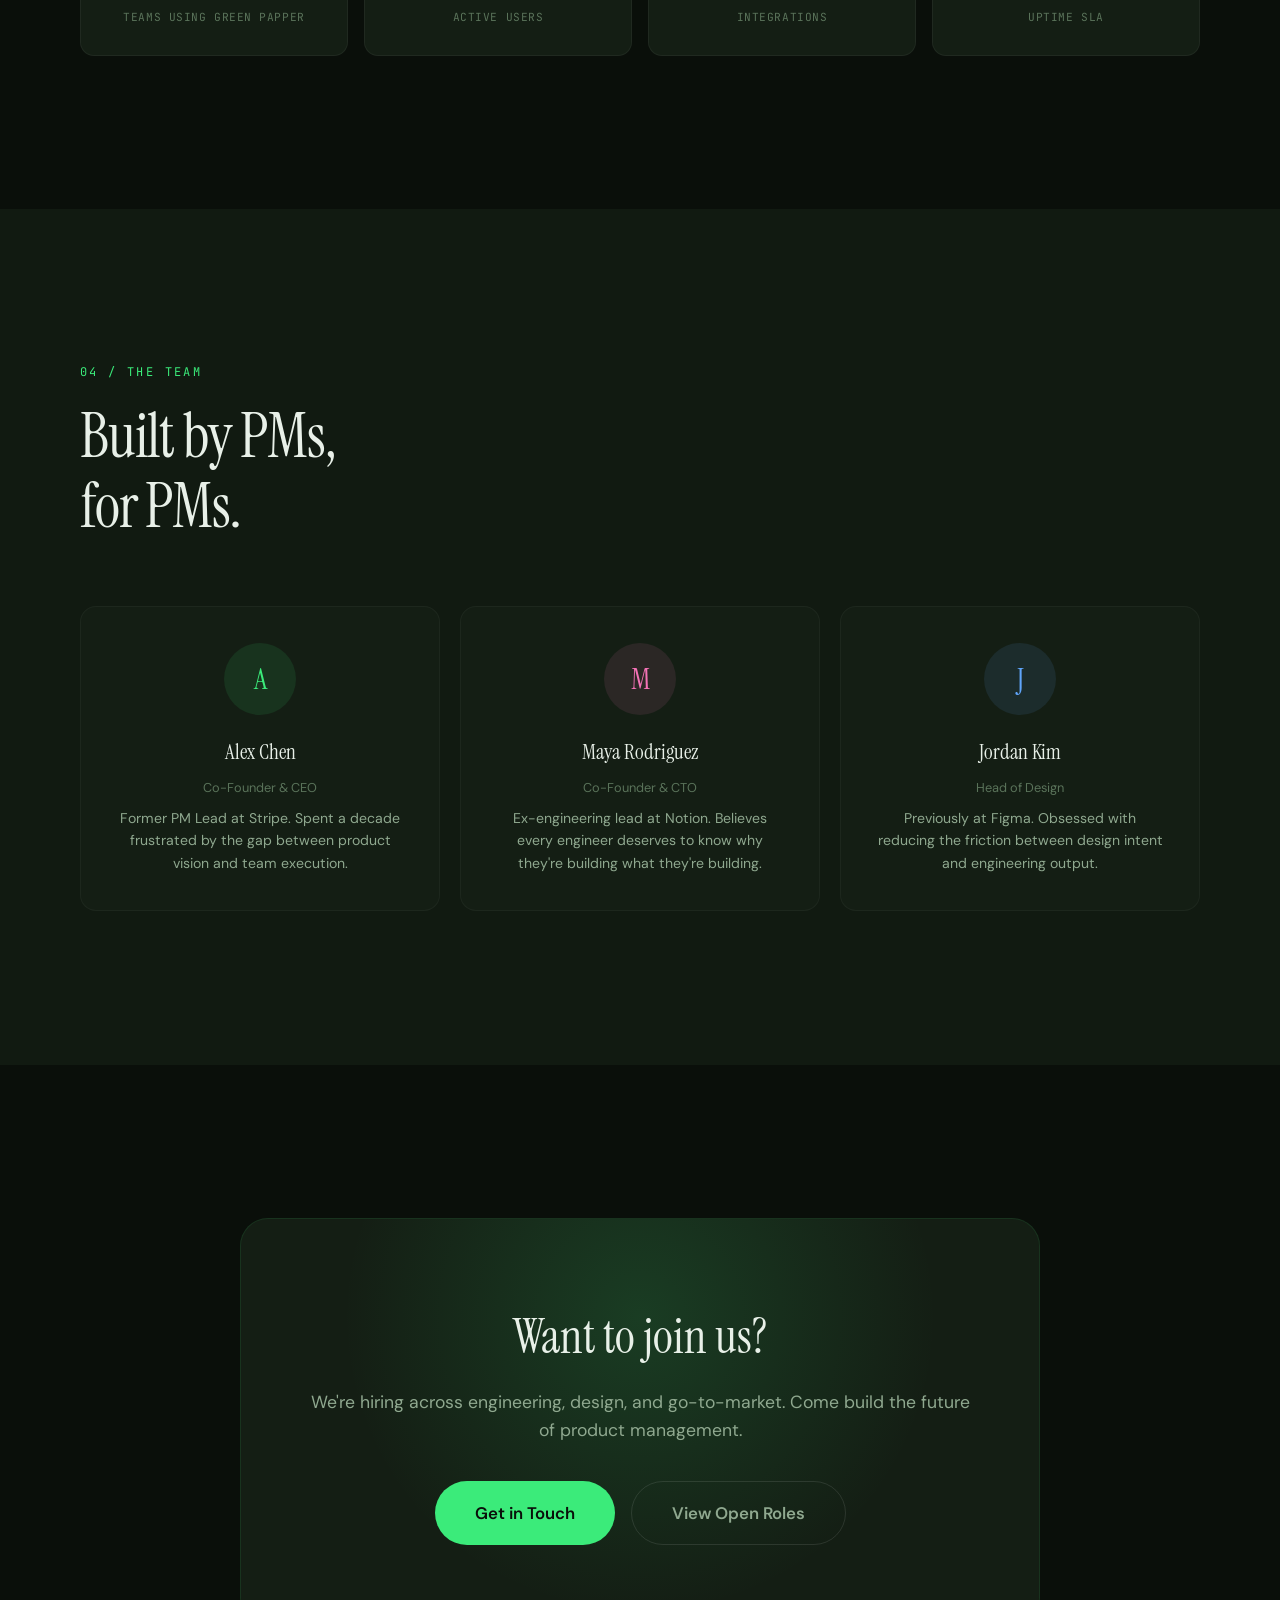
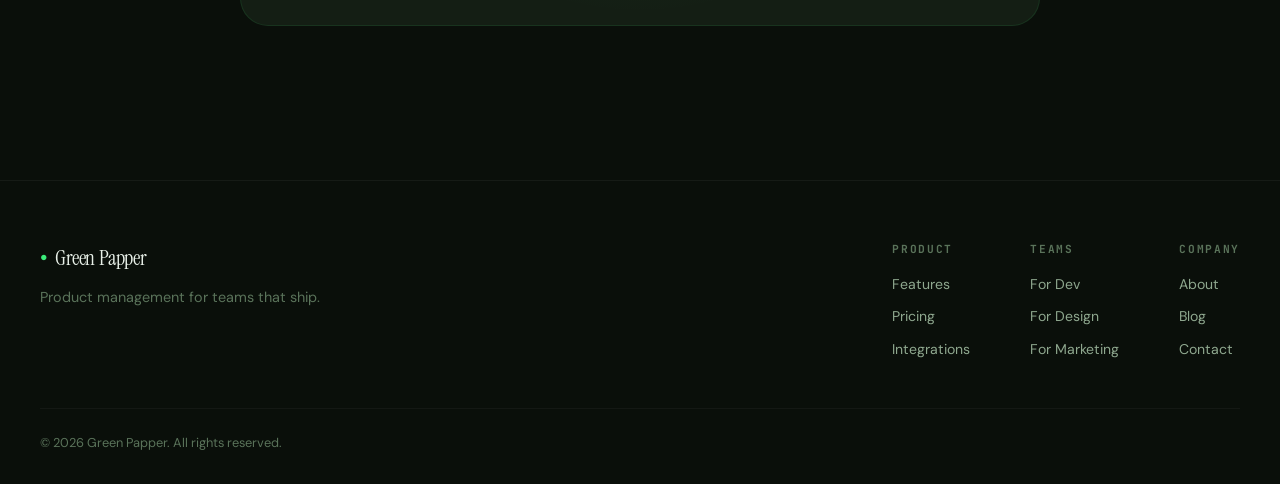
==== commit 4fc1a3ae: "Add blog section with listing page and 3 full articles Create blog.html (listing with featured post " ====
--- a/about.html
+++ b/about.html
@@ -202,6 +202,7 @@
         <div class="footer-col">
           <h5>Company</h5>
           <a href="about.html">About</a>
+          <a href="blog.html">Blog</a>
           <a href="contact.html">Contact</a>
         </div>
       </div>
--- a/pages.css
+++ b/pages.css
@@ -73,6 +73,161 @@
   background: currentColor;
 }
 
+/* ============ BLOG STYLES ============ */
+
+/* Blog card (listing) */
+.blog-card {
+  display: block;
+  background: var(--bg-card);
+  border: 1px solid rgba(255, 255, 255, 0.05);
+  border-radius: 16px;
+  padding: 36px;
+  transition: transform 0.4s var(--ease-out), border-color 0.4s, background 0.4s;
+  cursor: pointer;
+}
+
+.blog-card:hover {
+  transform: translateY(-3px);
+  border-color: rgba(59, 235, 122, 0.15);
+  background: var(--bg-card-hover);
+}
+
+.blog-card-featured {
+  padding: 56px;
+  border-color: rgba(59, 235, 122, 0.1);
+}
+
+.blog-card-badge {
+  font-family: var(--font-mono);
+  font-size: 0.7rem;
+  text-transform: uppercase;
+  letter-spacing: 0.1em;
+  padding: 5px 14px;
+  border-radius: 100px;
+  display: inline-block;
+  margin-bottom: 16px;
+}
+
+.blog-card-title {
+  font-family: var(--font-display);
+  font-weight: 400;
+  font-size: 1.4rem;
+  line-height: 1.25;
+  letter-spacing: -0.01em;
+  margin-bottom: 12px;
+  color: var(--text);
+}
+
+.blog-card-excerpt {
+  color: var(--text-secondary);
+  font-size: 0.9rem;
+  line-height: 1.65;
+  margin-bottom: 20px;
+}
+
+.blog-card-meta {
+  display: flex;
+  align-items: center;
+  gap: 8px;
+  font-size: 0.8rem;
+  color: var(--text-muted);
+  font-family: var(--font-mono);
+  letter-spacing: 0.02em;
+  flex-wrap: wrap;
+}
+
+.blog-meta-dot {
+  color: var(--text-muted);
+  opacity: 0.5;
+}
+
+/* Blog article (single post) */
+.blog-article {
+  padding: 0 40px 80px;
+}
+
+.blog-article-inner {
+  max-width: 720px;
+  margin: 0 auto;
+}
+
+.blog-lead {
+  font-size: 1.2rem;
+  line-height: 1.75;
+  color: var(--text);
+  margin-bottom: 40px;
+  font-weight: 400;
+}
+
+.blog-article h2 {
+  font-family: var(--font-display);
+  font-size: 2rem;
+  font-weight: 400;
+  margin: 48px 0 16px;
+  letter-spacing: -0.01em;
+  color: var(--text);
+}
+
+.blog-article h3 {
+  font-family: var(--font-display);
+  font-size: 1.4rem;
+  font-weight: 400;
+  margin: 36px 0 12px;
+  color: var(--text);
+}
+
+.blog-article p {
+  color: var(--text-secondary);
+  font-size: 1.05rem;
+  line-height: 1.8;
+  margin-bottom: 20px;
+}
+
+.blog-article ul,
+.blog-article ol {
+  color: var(--text-secondary);
+  font-size: 1.05rem;
+  line-height: 1.8;
+  margin-bottom: 20px;
+  padding-left: 24px;
+}
+
+.blog-article li {
+  margin-bottom: 8px;
+}
+
+.blog-article ul li {
+  list-style: disc;
+}
+
+.blog-article ol li {
+  list-style: decimal;
+}
+
+.blog-article blockquote {
+  border-left: 3px solid var(--accent);
+  margin: 36px 0;
+  padding: 20px 28px;
+  background: rgba(59, 235, 122, 0.04);
+  border-radius: 0 12px 12px 0;
+}
+
+.blog-article blockquote p {
+  font-family: var(--font-display);
+  font-size: 1.3rem;
+  line-height: 1.5;
+  color: var(--text);
+  margin-bottom: 0;
+  font-style: italic;
+}
+
+.blog-article-divider {
+  width: 60px;
+  height: 2px;
+  background: linear-gradient(to right, var(--accent), transparent);
+  margin: 48px 0 24px;
+}
+
 /* Contact form select option styling */
 #contact-form select option {
   background: var(--bg);
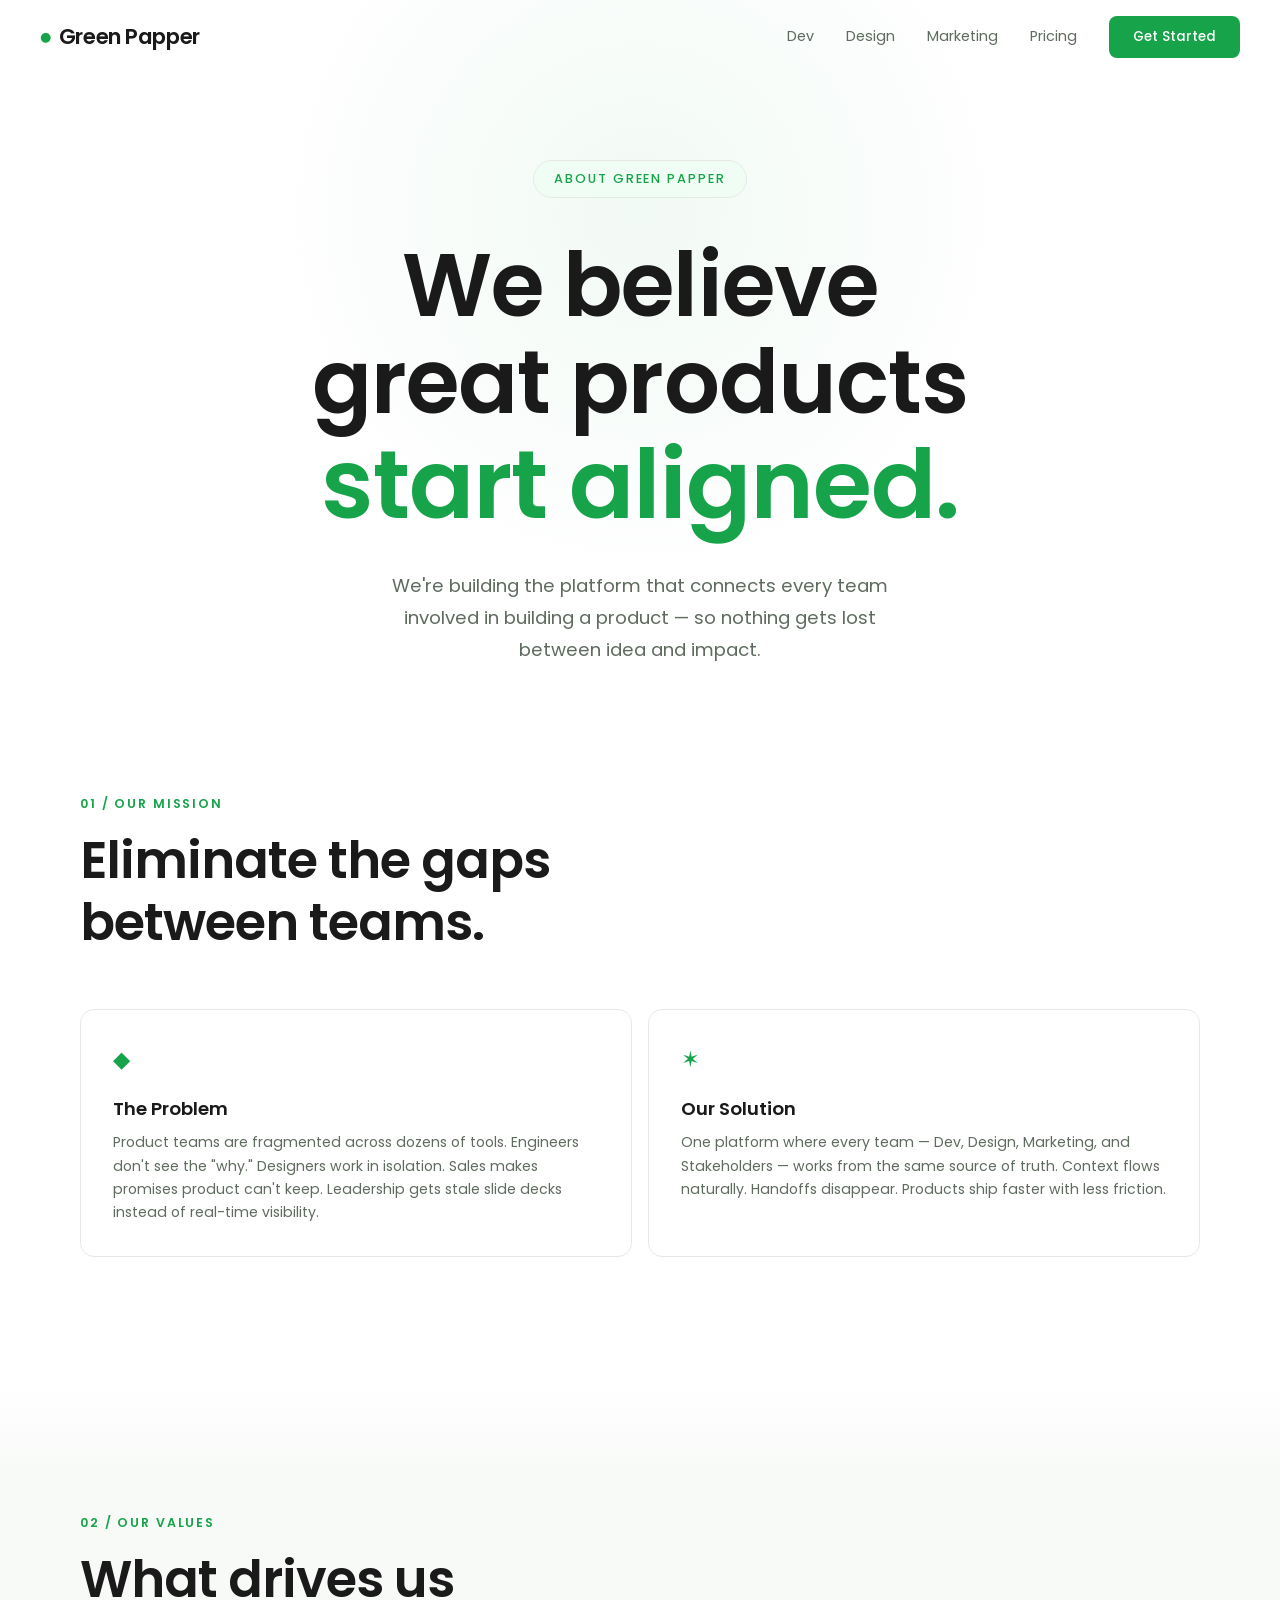
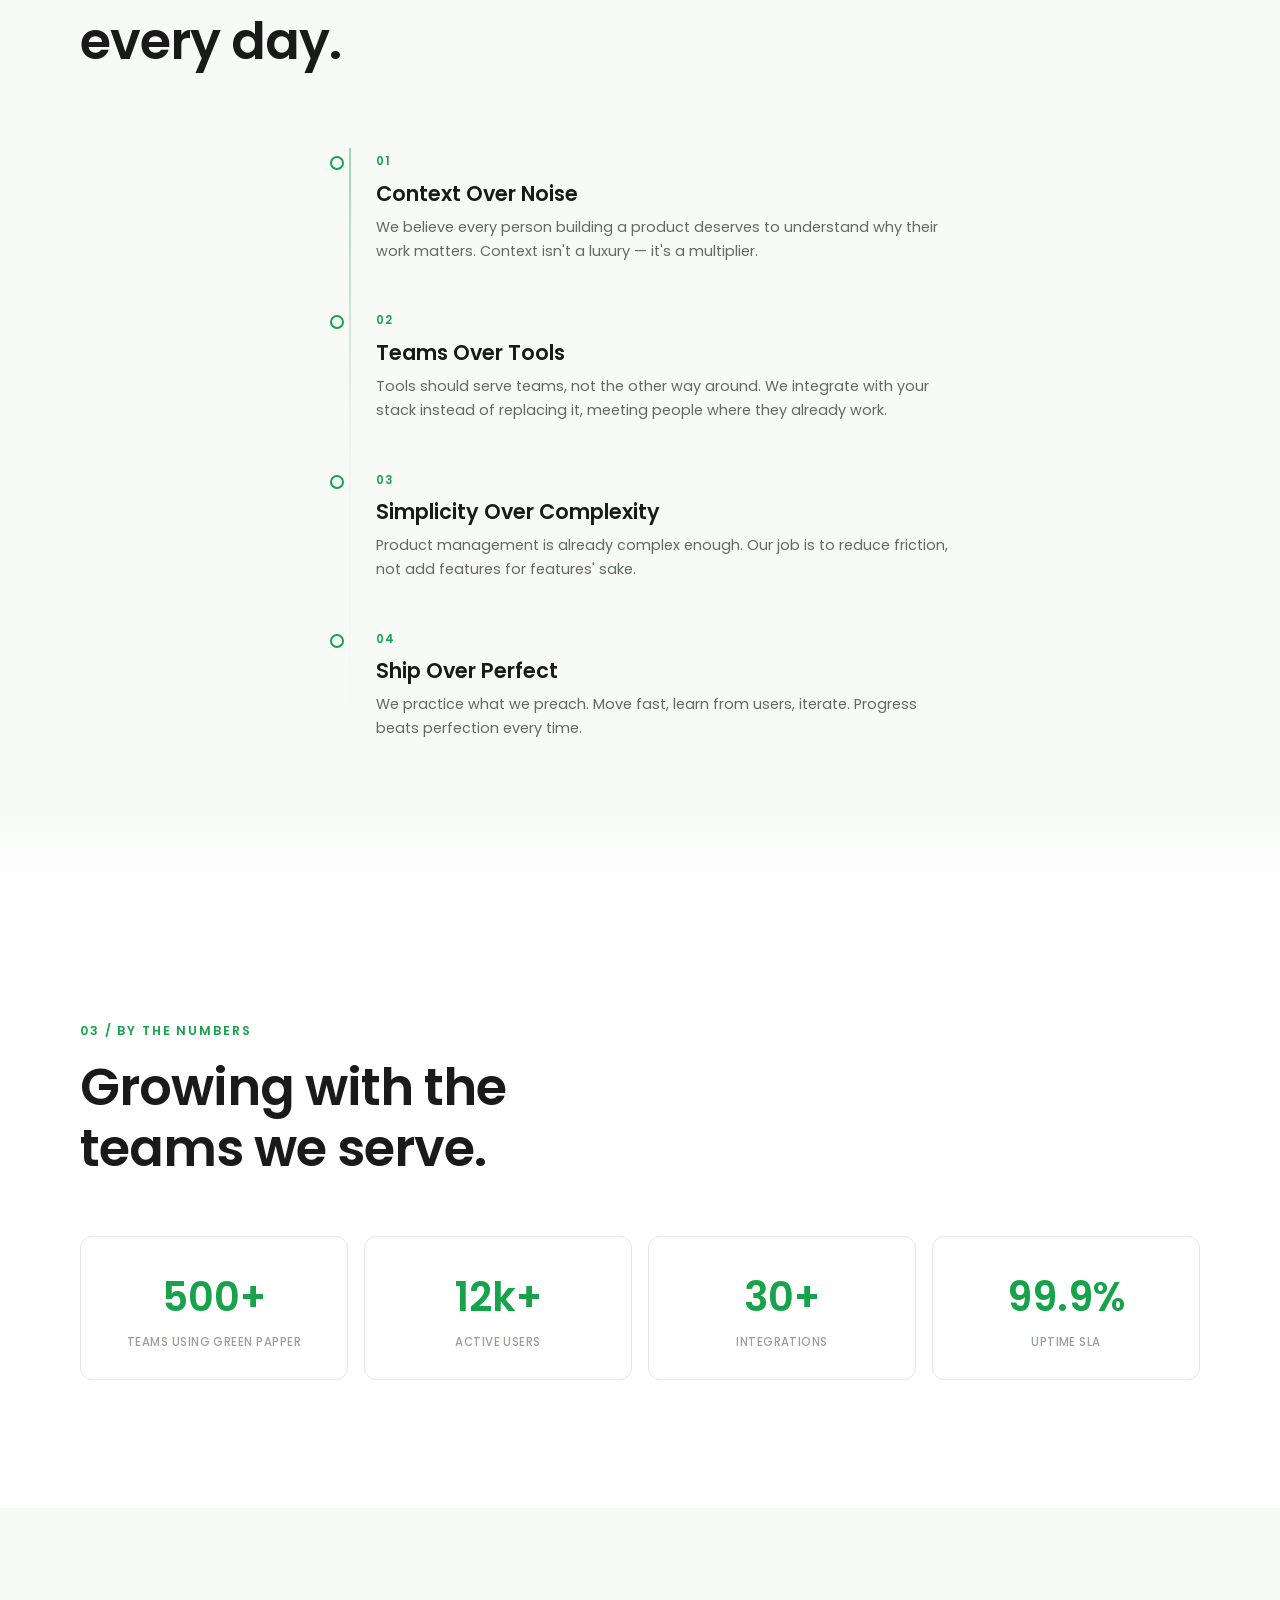
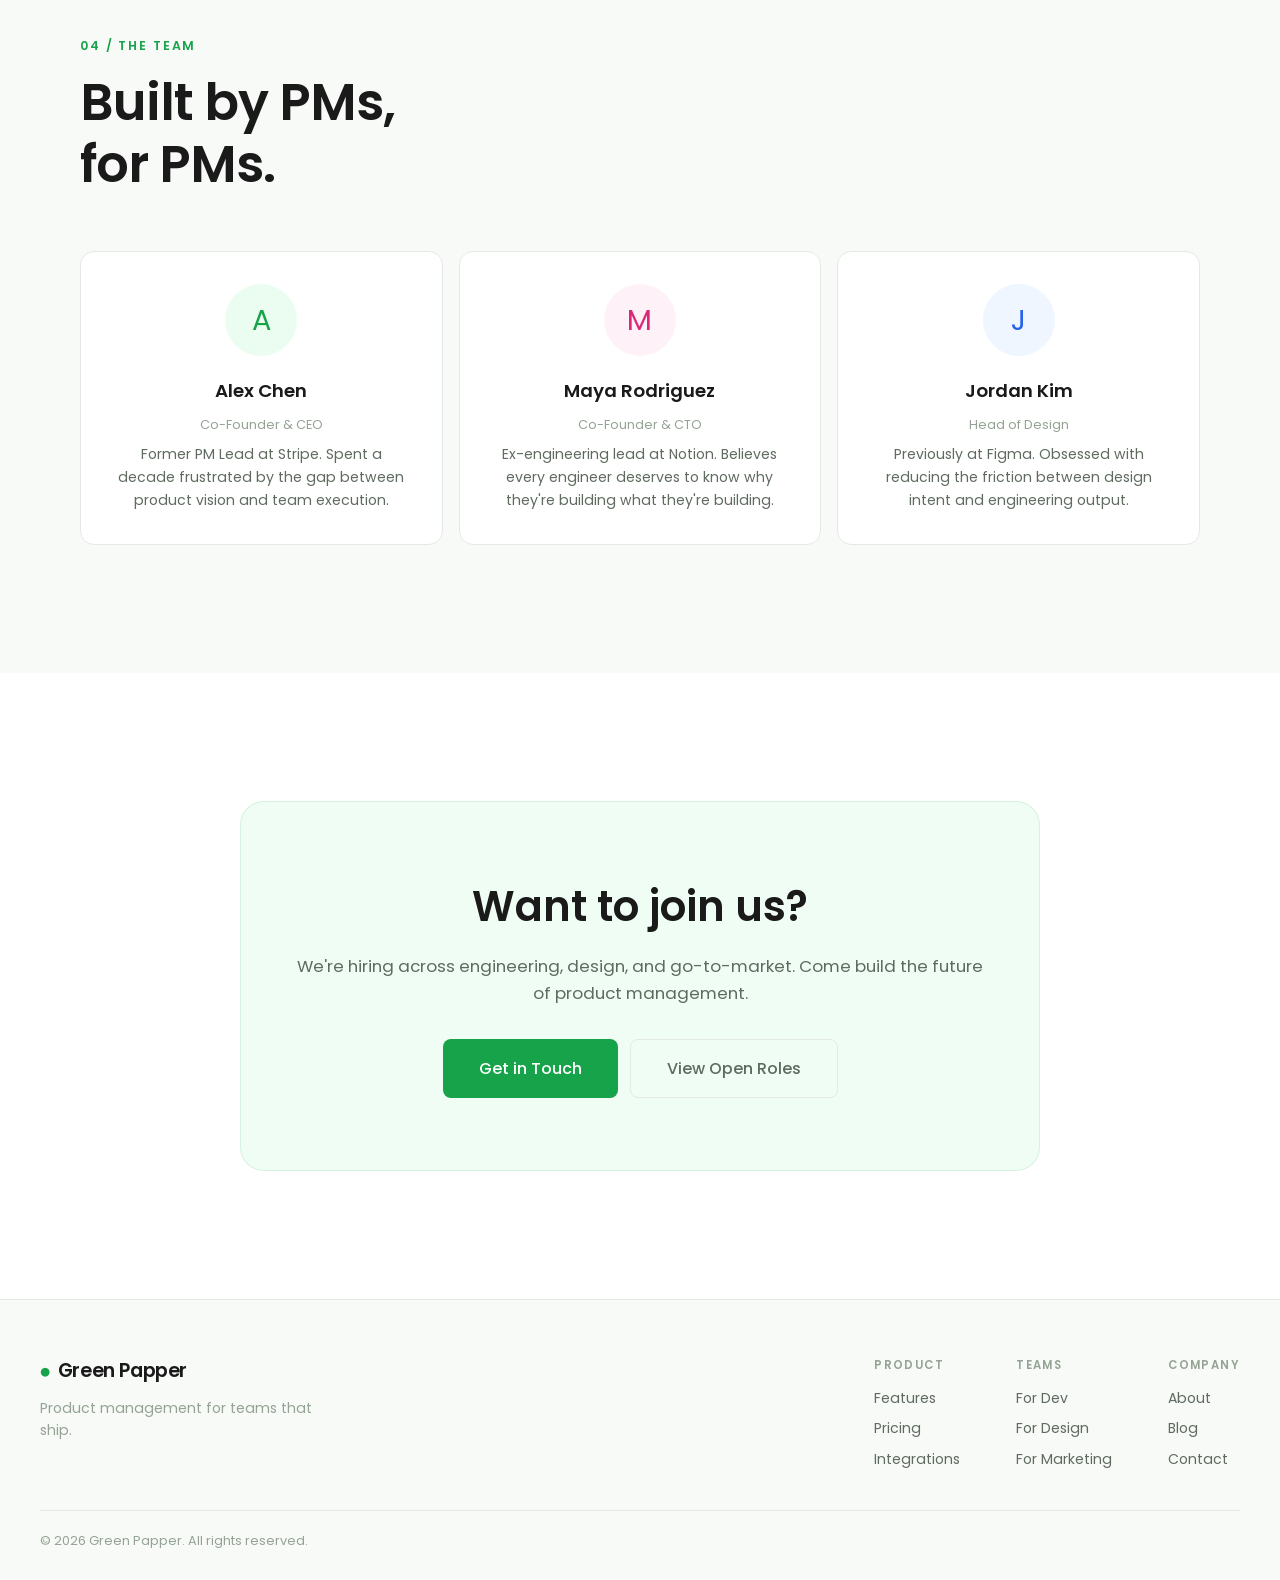
==== commit db90e9cb: "Redesign to light theme with Poppins font and minimal aesthetic - Switch from dark to light theme (w" ====
--- a/about.html
+++ b/about.html
@@ -6,7 +6,7 @@
   <title>Green Papper — About Us</title>
   <link rel="preconnect" href="https://fonts.googleapis.com">
   <link rel="preconnect" href="https://fonts.gstatic.com" crossorigin>
-  <link href="https://fonts.googleapis.com/css2?family=Instrument+Serif:ital@0;1&family=DM+Sans:ital,opsz,wght@0,9..40,300..700;1,9..40,300..700&family=JetBrains+Mono:wght@400;500&display=swap" rel="stylesheet">
+  <link href="https://fonts.googleapis.com/css2?family=Poppins:ital,wght@0,300;0,400;0,500;0,600;0,700;1,400;1,600&display=swap" rel="stylesheet">
   <link rel="stylesheet" href="styles.css">
   <link rel="stylesheet" href="pages.css">
 </head>
--- a/styles.css
+++ b/styles.css
@@ -1,16 +1,16 @@
 /* ============================================
    GREEN PAPPER — Product Management Platform
-   Aesthetic: Editorial Minimalism meets
-   Dark Corporate with organic green accents
+   Aesthetic: Clean Minimal Light with green accents
+   Typography: Poppins
    ============================================ */
 
 :root {
-  /* Core palette */
-  --bg: #0a0f0a;
-  --bg-elevated: #111a11;
-  --bg-card: #141e14;
-  --bg-card-hover: #1a2a1a;
-  --surface: #1c2c1c;
+  /* Core palette — Light */
+  --bg: #ffffff;
+  --bg-elevated: #f8faf8;
+  --bg-card: #ffffff;
+  --bg-card-hover: #f3f7f3;
+  --surface: #eef2ee;
 
   /* Green spectrum */
   --green-50: #f0fdf0;
@@ -20,31 +20,37 @@
   --green-400: #4ade80;
   --green-500: #22c55e;
   --green-600: #16a34a;
-  --accent: #3beb7a;
-  --accent-dim: #2bb85e;
-  --accent-glow: rgba(59, 235, 122, 0.15);
-  --accent-glow-strong: rgba(59, 235, 122, 0.25);
+  --green-700: #15803d;
+  --accent: #16a34a;
+  --accent-dim: #15803d;
+  --accent-light: #f0fdf4;
+  --accent-glow: rgba(22, 163, 74, 0.06);
+  --accent-glow-strong: rgba(22, 163, 74, 0.12);
 
   /* Text */
-  --text: #e8f0e8;
-  --text-secondary: #8fa88f;
-  --text-muted: #5a735a;
-  --text-inverse: #0a0f0a;
-
-  /* Pillar accents */
-  --dev-color: #60a5fa;
-  --design-color: #f472b6;
-  --sales-color: #fbbf24;
-  --stake-color: #a78bfa;
+  --text: #1a1a1a;
+  --text-secondary: #5f6b5f;
+  --text-muted: #94a394;
+  --text-inverse: #ffffff;
+
+  /* Pillar accents — muted for light theme */
+  --dev-color: #2563eb;
+  --design-color: #db2777;
+  --sales-color: #d97706;
+  --stake-color: #7c3aed;
 
   /* Typography */
-  --font-display: 'Instrument Serif', Georgia, serif;
-  --font-body: 'DM Sans', system-ui, sans-serif;
-  --font-mono: 'JetBrains Mono', monospace;
+  --font-display: 'Poppins', system-ui, sans-serif;
+  --font-body: 'Poppins', system-ui, sans-serif;
+  --font-mono: 'Poppins', system-ui, sans-serif;
 
   /* Spacing */
-  --section-pad: clamp(80px, 12vw, 160px);
+  --section-pad: clamp(72px, 10vw, 140px);
   --content-max: 1200px;
+
+  /* Borders */
+  --border: #e5e9e5;
+  --border-light: #f0f2f0;
 
   /* Transitions */
   --ease-out: cubic-bezier(0.16, 1, 0.3, 1);
@@ -70,18 +76,11 @@
 
 a { color: inherit; text-decoration: none; }
 ul { list-style: none; }
-em { font-family: var(--font-display); font-style: italic; color: var(--accent); }
-
-/* Grain Overlay */
+em { font-style: italic; color: var(--accent); }
+
+/* Grain Overlay — hidden on light theme */
 .grain {
-  position: fixed;
-  inset: 0;
-  z-index: 9999;
-  pointer-events: none;
-  opacity: 0.03;
-  background-image: url("data:image/svg+xml,%3Csvg viewBox='0 0 256 256' xmlns='http://www.w3.org/2000/svg'%3E%3Cfilter id='noise'%3E%3CfeTurbulence type='fractalNoise' baseFrequency='0.9' numOctaves='4' stitchTiles='stitch'/%3E%3C/filter%3E%3Crect width='100%25' height='100%25' filter='url(%23noise)'/%3E%3C/svg%3E");
-  background-repeat: repeat;
-  background-size: 256px 256px;
+  display: none;
 }
 
 /* ============ NAVIGATION ============ */
@@ -91,14 +90,14 @@
   left: 0;
   right: 0;
   z-index: 100;
-  padding: 20px 40px;
-  transition: background 0.4s, backdrop-filter 0.4s;
+  padding: 16px 40px;
+  transition: background 0.4s, box-shadow 0.4s;
 }
 
 .nav.scrolled {
-  background: rgba(10, 15, 10, 0.85);
-  backdrop-filter: blur(20px);
-  border-bottom: 1px solid rgba(59, 235, 122, 0.08);
+  background: rgba(255, 255, 255, 0.92);
+  backdrop-filter: blur(16px);
+  box-shadow: 0 1px 0 var(--border);
 }
 
 .nav-inner {
@@ -111,11 +110,13 @@
 
 .logo {
   font-family: var(--font-display);
-  font-size: 1.5rem;
+  font-size: 1.35rem;
+  font-weight: 600;
   display: flex;
   align-items: center;
   gap: 8px;
   letter-spacing: -0.02em;
+  color: var(--text);
 }
 
 .logo-icon {
@@ -126,7 +127,7 @@
 .nav-links {
   display: flex;
   align-items: center;
-  gap: 36px;
+  gap: 32px;
   font-size: 0.9rem;
   font-weight: 400;
   color: var(--text-secondary);
@@ -144,15 +145,16 @@
   background: var(--accent);
   color: var(--text-inverse) !important;
   padding: 10px 24px;
-  border-radius: 100px;
-  font-weight: 600;
+  border-radius: 8px;
+  font-weight: 500;
   font-size: 0.85rem;
-  transition: transform 0.3s var(--ease-spring), box-shadow 0.3s;
+  transition: transform 0.3s var(--ease-spring), box-shadow 0.3s, background 0.3s;
 }
 
 .nav-cta:hover {
-  transform: scale(1.05);
-  box-shadow: 0 0 30px var(--accent-glow-strong);
+  transform: translateY(-1px);
+  background: var(--accent-dim);
+  box-shadow: 0 4px 12px var(--accent-glow-strong);
 }
 
 .mobile-menu {
@@ -189,12 +191,12 @@
 .hero::before {
   content: '';
   position: absolute;
-  top: -40%;
+  top: -30%;
   left: 50%;
   transform: translateX(-50%);
-  width: 800px;
-  height: 800px;
-  background: radial-gradient(circle, var(--accent-glow) 0%, transparent 70%);
+  width: 900px;
+  height: 900px;
+  background: radial-gradient(circle, var(--accent-glow) 0%, transparent 60%);
   pointer-events: none;
 }
 
@@ -204,29 +206,30 @@
   bottom: 0;
   left: 0;
   right: 0;
-  height: 200px;
+  height: 120px;
   background: linear-gradient(to top, var(--bg), transparent);
   pointer-events: none;
 }
 
 .hero-badge {
-  font-family: var(--font-mono);
-  font-size: 0.75rem;
+  font-size: 0.8rem;
+  font-weight: 500;
   text-transform: uppercase;
-  letter-spacing: 0.2em;
+  letter-spacing: 0.15em;
   color: var(--accent);
   padding: 8px 20px;
-  border: 1px solid rgba(59, 235, 122, 0.2);
+  border: 1px solid var(--border);
   border-radius: 100px;
   margin-bottom: 40px;
+  background: var(--accent-light);
   opacity: 0;
   animation: fadeUp 0.8s var(--ease-out) 0.2s forwards;
 }
 
 .hero-title {
   font-family: var(--font-display);
-  font-weight: 400;
-  line-height: 1.05;
+  font-weight: 600;
+  line-height: 1.1;
   letter-spacing: -0.03em;
   margin-bottom: 32px;
 }
@@ -238,34 +241,35 @@
 }
 
 .line-1 {
-  font-size: clamp(3rem, 8vw, 7rem);
+  font-size: clamp(2.5rem, 7vw, 5.5rem);
   animation-delay: 0.3s !important;
 }
 
 .line-2 {
-  font-size: clamp(3rem, 8vw, 7rem);
+  font-size: clamp(2.5rem, 7vw, 5.5rem);
   animation-delay: 0.45s !important;
 }
 
 .line-3 {
-  font-size: clamp(3.5rem, 9vw, 8rem);
+  font-size: clamp(2.8rem, 8vw, 6rem);
   color: var(--accent);
   animation-delay: 0.6s !important;
 }
 
 .hero-sub {
-  font-size: clamp(1rem, 1.8vw, 1.25rem);
+  font-size: clamp(1rem, 1.6vw, 1.15rem);
   color: var(--text-secondary);
-  max-width: 560px;
-  line-height: 1.7;
+  max-width: 540px;
+  line-height: 1.75;
   margin-bottom: 48px;
+  font-weight: 400;
   opacity: 0;
   animation: fadeUp 0.8s var(--ease-out) 0.75s forwards;
 }
 
 .hero-actions {
   display: flex;
-  gap: 16px;
+  gap: 12px;
   flex-wrap: wrap;
   justify-content: center;
   opacity: 0;
@@ -276,7 +280,7 @@
   display: flex;
   align-items: center;
   gap: 40px;
-  margin-top: 80px;
+  margin-top: 72px;
   opacity: 0;
   animation: fadeUp 0.8s var(--ease-out) 1.1s forwards;
 }
@@ -284,24 +288,26 @@
 .stat-num {
   display: block;
   font-family: var(--font-display);
-  font-size: 3rem;
+  font-size: 2.8rem;
+  font-weight: 600;
   color: var(--accent);
   line-height: 1;
 }
 
 .stat-label {
-  font-size: 0.8rem;
+  font-size: 0.78rem;
   color: var(--text-muted);
   text-transform: uppercase;
-  letter-spacing: 0.1em;
+  letter-spacing: 0.08em;
   margin-top: 4px;
   display: block;
+  font-weight: 500;
 }
 
 .stat-divider {
   width: 1px;
-  height: 48px;
-  background: linear-gradient(to bottom, transparent, var(--text-muted), transparent);
+  height: 40px;
+  background: var(--border);
 }
 
 /* ============ BUTTONS ============ */
@@ -309,11 +315,11 @@
   display: inline-flex;
   align-items: center;
   gap: 8px;
-  padding: 14px 32px;
-  border-radius: 100px;
+  padding: 13px 28px;
+  border-radius: 8px;
   font-family: var(--font-body);
-  font-size: 0.95rem;
-  font-weight: 600;
+  font-size: 0.92rem;
+  font-weight: 500;
   transition: all 0.3s var(--ease-out);
   cursor: pointer;
   border: none;
@@ -325,51 +331,52 @@
 }
 
 .btn-primary:hover {
-  background: var(--green-300);
-  transform: translateY(-2px);
-  box-shadow: 0 8px 40px var(--accent-glow-strong);
+  background: var(--accent-dim);
+  transform: translateY(-1px);
+  box-shadow: 0 4px 16px var(--accent-glow-strong);
 }
 
 .btn-ghost {
   background: transparent;
   color: var(--text-secondary);
-  border: 1px solid rgba(255,255,255,0.1);
+  border: 1px solid var(--border);
 }
 
 .btn-ghost:hover {
   color: var(--text);
-  border-color: rgba(255,255,255,0.25);
-  background: rgba(255,255,255,0.03);
+  border-color: var(--text-muted);
+  background: var(--bg-elevated);
 }
 
 .btn-lg {
-  padding: 18px 40px;
-  font-size: 1.05rem;
+  padding: 16px 36px;
+  font-size: 1rem;
 }
 
 /* ============ SECTIONS COMMON ============ */
 .section-header {
   max-width: var(--content-max);
-  margin: 0 auto 64px;
+  margin: 0 auto 56px;
   padding: 0 40px;
 }
 
 .section-tag {
-  font-family: var(--font-mono);
-  font-size: 0.75rem;
+  font-size: 0.78rem;
+  font-weight: 600;
   text-transform: uppercase;
-  letter-spacing: 0.2em;
+  letter-spacing: 0.15em;
   color: var(--accent);
   display: block;
-  margin-bottom: 20px;
+  margin-bottom: 16px;
 }
 
 .section-title {
   font-family: var(--font-display);
-  font-size: clamp(2.2rem, 5vw, 3.8rem);
-  font-weight: 400;
-  line-height: 1.15;
+  font-size: clamp(2rem, 4.5vw, 3.2rem);
+  font-weight: 600;
+  line-height: 1.2;
   letter-spacing: -0.02em;
+  color: var(--text);
 }
 
 /* ============ PILLARS ============ */
@@ -384,17 +391,17 @@
   padding: 0 40px;
   display: grid;
   grid-template-columns: repeat(2, 1fr);
-  gap: 24px;
+  gap: 20px;
 }
 
 .pillar-card {
   background: var(--bg-card);
-  border: 1px solid rgba(255,255,255,0.05);
-  border-radius: 20px;
-  padding: 44px;
+  border: 1px solid var(--border);
+  border-radius: 16px;
+  padding: 40px;
   position: relative;
   overflow: hidden;
-  transition: transform 0.4s var(--ease-out), border-color 0.4s, background 0.4s;
+  transition: transform 0.4s var(--ease-out), border-color 0.4s, box-shadow 0.4s;
 }
 
 .pillar-card::before {
@@ -409,8 +416,8 @@
 }
 
 .pillar-card:hover {
-  transform: translateY(-4px);
-  background: var(--bg-card-hover);
+  transform: translateY(-3px);
+  box-shadow: 0 8px 32px rgba(0, 0, 0, 0.06);
 }
 
 .pillar-card:hover::before {
@@ -422,54 +429,55 @@
 .pillar-sales::before { background: var(--sales-color); }
 .pillar-stake::before { background: var(--stake-color); }
 
-.pillar-dev:hover { border-color: rgba(96, 165, 250, 0.2); }
-.pillar-design:hover { border-color: rgba(244, 114, 182, 0.2); }
-.pillar-sales:hover { border-color: rgba(251, 191, 36, 0.2); }
-.pillar-stake:hover { border-color: rgba(167, 139, 250, 0.2); }
+.pillar-dev:hover { border-color: rgba(37, 99, 235, 0.25); }
+.pillar-design:hover { border-color: rgba(219, 39, 119, 0.25); }
+.pillar-sales:hover { border-color: rgba(217, 119, 6, 0.25); }
+.pillar-stake:hover { border-color: rgba(124, 58, 237, 0.25); }
 
 .pillar-number {
-  font-family: var(--font-mono);
-  font-size: 0.7rem;
+  font-size: 0.72rem;
+  font-weight: 600;
   color: var(--text-muted);
   letter-spacing: 0.1em;
-  margin-bottom: 24px;
+  text-transform: uppercase;
+  margin-bottom: 20px;
 }
 
 .pillar-icon {
-  width: 56px;
-  height: 56px;
+  width: 52px;
+  height: 52px;
   display: flex;
   align-items: center;
   justify-content: center;
-  border-radius: 14px;
-  margin-bottom: 24px;
-}
-
-.pillar-dev .pillar-icon { background: rgba(96, 165, 250, 0.1); color: var(--dev-color); }
-.pillar-design .pillar-icon { background: rgba(244, 114, 182, 0.1); color: var(--design-color); }
-.pillar-sales .pillar-icon { background: rgba(251, 191, 36, 0.1); color: var(--sales-color); }
-.pillar-stake .pillar-icon { background: rgba(167, 139, 250, 0.1); color: var(--stake-color); }
+  border-radius: 12px;
+  margin-bottom: 20px;
+}
+
+.pillar-dev .pillar-icon { background: rgba(37, 99, 235, 0.08); color: var(--dev-color); }
+.pillar-design .pillar-icon { background: rgba(219, 39, 119, 0.08); color: var(--design-color); }
+.pillar-sales .pillar-icon { background: rgba(217, 119, 6, 0.08); color: var(--sales-color); }
+.pillar-stake .pillar-icon { background: rgba(124, 58, 237, 0.08); color: var(--stake-color); }
 
 .pillar-card h3 {
   font-family: var(--font-display);
-  font-size: 1.8rem;
-  font-weight: 400;
-  margin-bottom: 12px;
+  font-size: 1.5rem;
+  font-weight: 600;
+  margin-bottom: 10px;
   letter-spacing: -0.01em;
 }
 
 .pillar-card p {
   color: var(--text-secondary);
-  font-size: 0.95rem;
-  line-height: 1.65;
+  font-size: 0.92rem;
+  line-height: 1.7;
+  margin-bottom: 20px;
+}
+
+.pillar-features {
+  display: flex;
+  flex-direction: column;
+  gap: 8px;
   margin-bottom: 24px;
-}
-
-.pillar-features {
-  display: flex;
-  flex-direction: column;
-  gap: 10px;
-  margin-bottom: 28px;
 }
 
 .pillar-features li {
@@ -501,13 +509,14 @@
 }
 
 .ptag {
-  font-family: var(--font-mono);
-  font-size: 0.7rem;
+  font-size: 0.72rem;
+  font-weight: 500;
   padding: 4px 12px;
   border-radius: 100px;
-  background: rgba(255,255,255,0.04);
+  background: var(--bg-elevated);
   color: var(--text-muted);
-  letter-spacing: 0.05em;
+  letter-spacing: 0.03em;
+  border: 1px solid var(--border-light);
 }
 
 /* ============ WORKFLOW ============ */
@@ -523,7 +532,7 @@
   position: absolute;
   left: 0;
   right: 0;
-  height: 120px;
+  height: 80px;
   pointer-events: none;
 }
 
@@ -550,8 +559,8 @@
   top: 20px;
   bottom: 20px;
   width: 2px;
-  background: linear-gradient(to bottom, var(--accent), var(--accent-dim), transparent);
-  opacity: 0.3;
+  background: linear-gradient(to bottom, var(--accent), var(--border), transparent);
+  opacity: 0.4;
 }
 
 .workflow-step {
@@ -568,7 +577,7 @@
   min-width: 14px;
   border-radius: 50%;
   border: 2px solid var(--accent);
-  background: var(--bg);
+  background: var(--bg-elevated);
   margin-top: 4px;
   position: relative;
   z-index: 1;
@@ -577,29 +586,29 @@
 
 .workflow-step:hover .step-dot {
   background: var(--accent);
-  box-shadow: 0 0 20px var(--accent-glow-strong);
+  box-shadow: 0 0 12px var(--accent-glow-strong);
 }
 
 .step-num {
-  font-family: var(--font-mono);
-  font-size: 0.7rem;
-  color: var(--accent-dim);
+  font-size: 0.72rem;
+  font-weight: 600;
+  color: var(--accent);
   letter-spacing: 0.1em;
   display: block;
-  margin-bottom: 8px;
+  margin-bottom: 6px;
 }
 
 .step-content h4 {
   font-family: var(--font-display);
-  font-size: 1.5rem;
-  font-weight: 400;
-  margin-bottom: 8px;
+  font-size: 1.3rem;
+  font-weight: 600;
+  margin-bottom: 6px;
 }
 
 .step-content p {
   color: var(--text-secondary);
   font-size: 0.9rem;
-  line-height: 1.6;
+  line-height: 1.65;
 }
 
 /* ============ FEATURES ============ */
@@ -613,41 +622,41 @@
   padding: 0 40px;
   display: grid;
   grid-template-columns: repeat(3, 1fr);
-  gap: 20px;
+  gap: 16px;
 }
 
 .feature-card {
   background: var(--bg-card);
-  border: 1px solid rgba(255,255,255,0.04);
-  border-radius: 16px;
-  padding: 36px;
-  transition: transform 0.4s var(--ease-out), border-color 0.4s, background 0.4s;
+  border: 1px solid var(--border);
+  border-radius: 14px;
+  padding: 32px;
+  transition: transform 0.4s var(--ease-out), border-color 0.4s, box-shadow 0.4s;
 }
 
 .feature-card:hover {
-  transform: translateY(-3px);
-  border-color: rgba(59, 235, 122, 0.15);
-  background: var(--bg-card-hover);
+  transform: translateY(-2px);
+  border-color: rgba(22, 163, 74, 0.2);
+  box-shadow: 0 6px 24px rgba(0, 0, 0, 0.05);
 }
 
 .feature-icon {
-  font-size: 1.5rem;
+  font-size: 1.4rem;
   color: var(--accent);
-  margin-bottom: 20px;
+  margin-bottom: 16px;
   display: block;
 }
 
 .feature-card h4 {
   font-family: var(--font-display);
-  font-size: 1.3rem;
-  font-weight: 400;
-  margin-bottom: 10px;
+  font-size: 1.15rem;
+  font-weight: 600;
+  margin-bottom: 8px;
 }
 
 .feature-card p {
   color: var(--text-secondary);
   font-size: 0.88rem;
-  line-height: 1.6;
+  line-height: 1.65;
 }
 
 /* ============ CTA ============ */
@@ -659,44 +668,37 @@
   max-width: 800px;
   margin: 0 auto;
   text-align: center;
-  background: var(--bg-card);
-  border: 1px solid rgba(59, 235, 122, 0.1);
-  border-radius: 28px;
-  padding: 80px 60px;
+  background: var(--accent-light);
+  border: 1px solid rgba(22, 163, 74, 0.12);
+  border-radius: 24px;
+  padding: 72px 56px;
   position: relative;
   overflow: hidden;
 }
 
 .cta-inner::before {
-  content: '';
-  position: absolute;
-  top: -50%;
-  left: 50%;
-  transform: translateX(-50%);
-  width: 600px;
-  height: 600px;
-  background: radial-gradient(circle, var(--accent-glow) 0%, transparent 70%);
-  pointer-events: none;
+  content: none;
 }
 
 .cta-inner h2 {
   font-family: var(--font-display);
-  font-size: clamp(2rem, 4vw, 3rem);
-  font-weight: 400;
+  font-size: clamp(1.8rem, 3.5vw, 2.6rem);
+  font-weight: 600;
   margin-bottom: 12px;
   position: relative;
+  color: var(--text);
 }
 
 .cta-inner p {
   color: var(--text-secondary);
-  font-size: 1.1rem;
-  margin-bottom: 36px;
+  font-size: 1.05rem;
+  margin-bottom: 32px;
   position: relative;
 }
 
 .cta-actions {
   display: flex;
-  gap: 16px;
+  gap: 12px;
   justify-content: center;
   flex-wrap: wrap;
   position: relative;
@@ -704,8 +706,9 @@
 
 /* ============ FOOTER ============ */
 .footer {
-  border-top: 1px solid rgba(255,255,255,0.05);
-  padding: 60px 40px 30px;
+  border-top: 1px solid var(--border);
+  padding: 56px 40px 28px;
+  background: var(--bg-elevated);
 }
 
 .footer-inner {
@@ -714,7 +717,7 @@
   display: flex;
   justify-content: space-between;
   gap: 60px;
-  margin-bottom: 48px;
+  margin-bottom: 40px;
 }
 
 .footer-brand {
@@ -722,32 +725,32 @@
 }
 
 .footer-brand .logo {
-  font-size: 1.3rem;
-  margin-bottom: 12px;
+  font-size: 1.2rem;
+  margin-bottom: 10px;
   display: inline-flex;
 }
 
 .footer-brand p {
   color: var(--text-muted);
-  font-size: 0.9rem;
+  font-size: 0.88rem;
 }
 
 .footer-links {
   display: flex;
-  gap: 60px;
+  gap: 56px;
 }
 
 .footer-col {
   display: flex;
   flex-direction: column;
-  gap: 10px;
+  gap: 8px;
 }
 
 .footer-col h5 {
-  font-family: var(--font-mono);
-  font-size: 0.7rem;
+  font-size: 0.72rem;
+  font-weight: 600;
   text-transform: uppercase;
-  letter-spacing: 0.15em;
+  letter-spacing: 0.12em;
   color: var(--text-muted);
   margin-bottom: 4px;
 }
@@ -765,8 +768,8 @@
 .footer-bottom {
   max-width: var(--content-max);
   margin: 0 auto;
-  padding-top: 24px;
-  border-top: 1px solid rgba(255,255,255,0.04);
+  padding-top: 20px;
+  border-top: 1px solid var(--border);
 }
 
 .footer-bottom p {
@@ -789,8 +792,8 @@
 /* Scroll reveal */
 .reveal {
   opacity: 0;
-  transform: translateY(32px);
-  transition: opacity 0.7s var(--ease-out), transform 0.7s var(--ease-out);
+  transform: translateY(24px);
+  transition: opacity 0.6s var(--ease-out), transform 0.6s var(--ease-out);
 }
 
 .reveal.visible {
@@ -813,7 +816,7 @@
 }
 
 @media (max-width: 640px) {
-  .nav { padding: 16px 20px; }
+  .nav { padding: 14px 20px; }
   .nav-links { display: none; }
   .mobile-menu { display: flex; }
 
@@ -822,15 +825,15 @@
 
   .section-header { padding: 0 24px; }
   .pillar-grid { padding: 0 24px; }
-  .pillar-card { padding: 32px 28px; }
+  .pillar-card { padding: 28px 24px; }
 
   .workflow-track { padding: 0 24px; }
   .workflow-line { left: 30px; }
 
   .feature-grid { grid-template-columns: 1fr; padding: 0 24px; }
 
-  .cta-inner { padding: 48px 28px; }
-
-  .footer { padding: 40px 24px 20px; }
-  .footer-links { flex-direction: column; gap: 32px; }
-}
+  .cta-inner { padding: 44px 24px; }
+
+  .footer { padding: 36px 24px 20px; }
+  .footer-links { flex-direction: column; gap: 28px; }
+}
--- a/pages.css
+++ b/pages.css
@@ -1,5 +1,6 @@
 /* ============================================
    GREEN PAPPER — Team Pages Shared Styles
+   Light Theme — Minimal & Reader-Friendly
    ============================================ */
 
 /* Active nav link */
@@ -16,15 +17,15 @@
 
 /* Feature card accent variants */
 .feature-card.dev-accent:hover {
-  border-color: rgba(96, 165, 250, 0.2);
+  border-color: rgba(37, 99, 235, 0.2);
 }
 
 .feature-card.design-accent:hover {
-  border-color: rgba(244, 114, 182, 0.2);
+  border-color: rgba(219, 39, 119, 0.2);
 }
 
 .feature-card.marketing-accent:hover {
-  border-color: rgba(251, 191, 36, 0.2);
+  border-color: rgba(217, 119, 6, 0.2);
 }
 
 /* Integration grid */
@@ -39,32 +40,32 @@
 
 .integration-item {
   background: var(--bg-card);
-  border: 1px solid rgba(255, 255, 255, 0.05);
-  border-radius: 14px;
+  border: 1px solid var(--border);
+  border-radius: 12px;
   padding: 28px 24px;
   text-align: center;
-  transition: transform 0.4s var(--ease-out), border-color 0.4s, background 0.4s;
+  transition: transform 0.4s var(--ease-out), border-color 0.4s, box-shadow 0.4s;
 }
 
 .integration-item:hover {
-  transform: translateY(-3px);
-  border-color: rgba(59, 235, 122, 0.15);
-  background: var(--bg-card-hover);
+  transform: translateY(-2px);
+  border-color: rgba(22, 163, 74, 0.2);
+  box-shadow: 0 4px 16px rgba(0, 0, 0, 0.05);
 }
 
 .integration-name {
   font-family: var(--font-display);
-  font-size: 1.2rem;
-  font-weight: 400;
-  margin-bottom: 6px;
+  font-size: 1.1rem;
+  font-weight: 600;
+  margin-bottom: 4px;
   color: var(--text);
 }
 
 .integration-desc {
-  font-family: var(--font-mono);
-  font-size: 0.7rem;
+  font-size: 0.72rem;
+  font-weight: 500;
   color: var(--text-muted);
-  letter-spacing: 0.05em;
+  letter-spacing: 0.04em;
   text-transform: uppercase;
 }
 
@@ -79,66 +80,67 @@
 .blog-card {
   display: block;
   background: var(--bg-card);
-  border: 1px solid rgba(255, 255, 255, 0.05);
-  border-radius: 16px;
-  padding: 36px;
-  transition: transform 0.4s var(--ease-out), border-color 0.4s, background 0.4s;
+  border: 1px solid var(--border);
+  border-radius: 14px;
+  padding: 32px;
+  transition: transform 0.4s var(--ease-out), border-color 0.4s, box-shadow 0.4s;
   cursor: pointer;
 }
 
 .blog-card:hover {
-  transform: translateY(-3px);
-  border-color: rgba(59, 235, 122, 0.15);
-  background: var(--bg-card-hover);
+  transform: translateY(-2px);
+  border-color: rgba(22, 163, 74, 0.2);
+  box-shadow: 0 6px 24px rgba(0, 0, 0, 0.05);
 }
 
 .blog-card-featured {
-  padding: 56px;
-  border-color: rgba(59, 235, 122, 0.1);
+  padding: 48px;
+  border-color: rgba(22, 163, 74, 0.12);
+  background: var(--accent-light);
 }
 
 .blog-card-badge {
-  font-family: var(--font-mono);
   font-size: 0.7rem;
+  font-weight: 600;
   text-transform: uppercase;
-  letter-spacing: 0.1em;
-  padding: 5px 14px;
-  border-radius: 100px;
+  letter-spacing: 0.08em;
+  padding: 4px 12px;
+  border-radius: 6px;
   display: inline-block;
-  margin-bottom: 16px;
+  margin-bottom: 14px;
 }
 
 .blog-card-title {
   font-family: var(--font-display);
-  font-weight: 400;
-  font-size: 1.4rem;
-  line-height: 1.25;
+  font-weight: 600;
+  font-size: 1.25rem;
+  line-height: 1.35;
   letter-spacing: -0.01em;
-  margin-bottom: 12px;
+  margin-bottom: 10px;
   color: var(--text);
 }
 
 .blog-card-excerpt {
   color: var(--text-secondary);
   font-size: 0.9rem;
-  line-height: 1.65;
-  margin-bottom: 20px;
+  line-height: 1.7;
+  margin-bottom: 16px;
 }
 
 .blog-card-meta {
   display: flex;
   align-items: center;
   gap: 8px;
-  font-size: 0.8rem;
+  font-size: 0.78rem;
   color: var(--text-muted);
-  font-family: var(--font-mono);
-  letter-spacing: 0.02em;
+  font-weight: 500;
+  letter-spacing: 0.01em;
   flex-wrap: wrap;
 }
 
 .blog-meta-dot {
   color: var(--text-muted);
-  opacity: 0.5;
+  opacity: 0.4;
 }
 
 /* Blog article (single post) */
@@ -147,13 +149,13 @@
 }
 
 .blog-article-inner {
-  max-width: 720px;
+  max-width: 680px;
   margin: 0 auto;
 }
 
 .blog-lead {
-  font-size: 1.2rem;
-  line-height: 1.75;
+  font-size: 1.15rem;
+  line-height: 1.8;
   color: var(--text);
   margin-bottom: 40px;
   font-weight: 400;
@@ -161,39 +163,39 @@
 
 .blog-article h2 {
   font-family: var(--font-display);
-  font-size: 2rem;
-  font-weight: 400;
-  margin: 48px 0 16px;
+  font-size: 1.7rem;
+  font-weight: 600;
+  margin: 48px 0 14px;
   letter-spacing: -0.01em;
   color: var(--text);
 }
 
 .blog-article h3 {
   font-family: var(--font-display);
-  font-size: 1.4rem;
-  font-weight: 400;
-  margin: 36px 0 12px;
+  font-size: 1.25rem;
+  font-weight: 600;
+  margin: 32px 0 10px;
   color: var(--text);
 }
 
 .blog-article p {
   color: var(--text-secondary);
-  font-size: 1.05rem;
-  line-height: 1.8;
-  margin-bottom: 20px;
+  font-size: 1rem;
+  line-height: 1.85;
+  margin-bottom: 18px;
 }
 
 .blog-article ul,
 .blog-article ol {
   color: var(--text-secondary);
-  font-size: 1.05rem;
-  line-height: 1.8;
-  margin-bottom: 20px;
+  font-size: 1rem;
+  line-height: 1.85;
+  margin-bottom: 18px;
   padding-left: 24px;
 }
 
 .blog-article li {
-  margin-bottom: 8px;
+  margin-bottom: 6px;
 }
 
 .blog-article ul li {
@@ -206,29 +208,46 @@
 
 .blog-article blockquote {
   border-left: 3px solid var(--accent);
-  margin: 36px 0;
-  padding: 20px 28px;
-  background: rgba(59, 235, 122, 0.04);
-  border-radius: 0 12px 12px 0;
+  margin: 32px 0;
+  padding: 16px 24px;
+  background: var(--accent-light);
+  border-radius: 0 10px 10px 0;
 }
 
 .blog-article blockquote p {
   font-family: var(--font-display);
-  font-size: 1.3rem;
-  line-height: 1.5;
+  font-size: 1.15rem;
+  line-height: 1.6;
   color: var(--text);
   margin-bottom: 0;
   font-style: italic;
+  font-weight: 500;
 }
 
 .blog-article-divider {
-  width: 60px;
+  width: 48px;
   height: 2px;
-  background: linear-gradient(to right, var(--accent), transparent);
-  margin: 48px 0 24px;
-}
-
-/* Contact form select option styling */
+  background: var(--accent);
+  margin: 44px 0 20px;
+  border-radius: 1px;
+}
+
+/* Contact form styling for light theme */
+#contact-form input,
+#contact-form select,
+#contact-form textarea {
+  background: var(--bg-elevated) !important;
+  border-color: var(--border) !important;
+  color: var(--text) !important;
+}
+
+#contact-form input:focus,
+#contact-form select:focus,
+#contact-form textarea:focus {
+  border-color: var(--accent) !important;
+  box-shadow: 0 0 0 3px var(--accent-glow);
+}
+
 #contact-form select option {
   background: var(--bg);
   color: var(--text);
@@ -240,7 +259,6 @@
     grid-template-columns: repeat(2, 1fr);
   }
 
-  /* Pricing grid stacks on tablet */
   .pillar-grid[style*="grid-template-columns: repeat(3"] {
     grid-template-columns: 1fr;
   }
@@ -262,8 +280,15 @@
     padding: 20px 16px;
   }
 
-  /* Contact grid stacks on mobile */
   .pillar-grid[style*="grid-template-columns: 1fr 1fr"] {
     grid-template-columns: 1fr !important;
   }
-}
+
+  .blog-article {
+    padding: 0 24px 60px;
+  }
+
+  .blog-card-featured {
+    padding: 28px;
+  }
+}
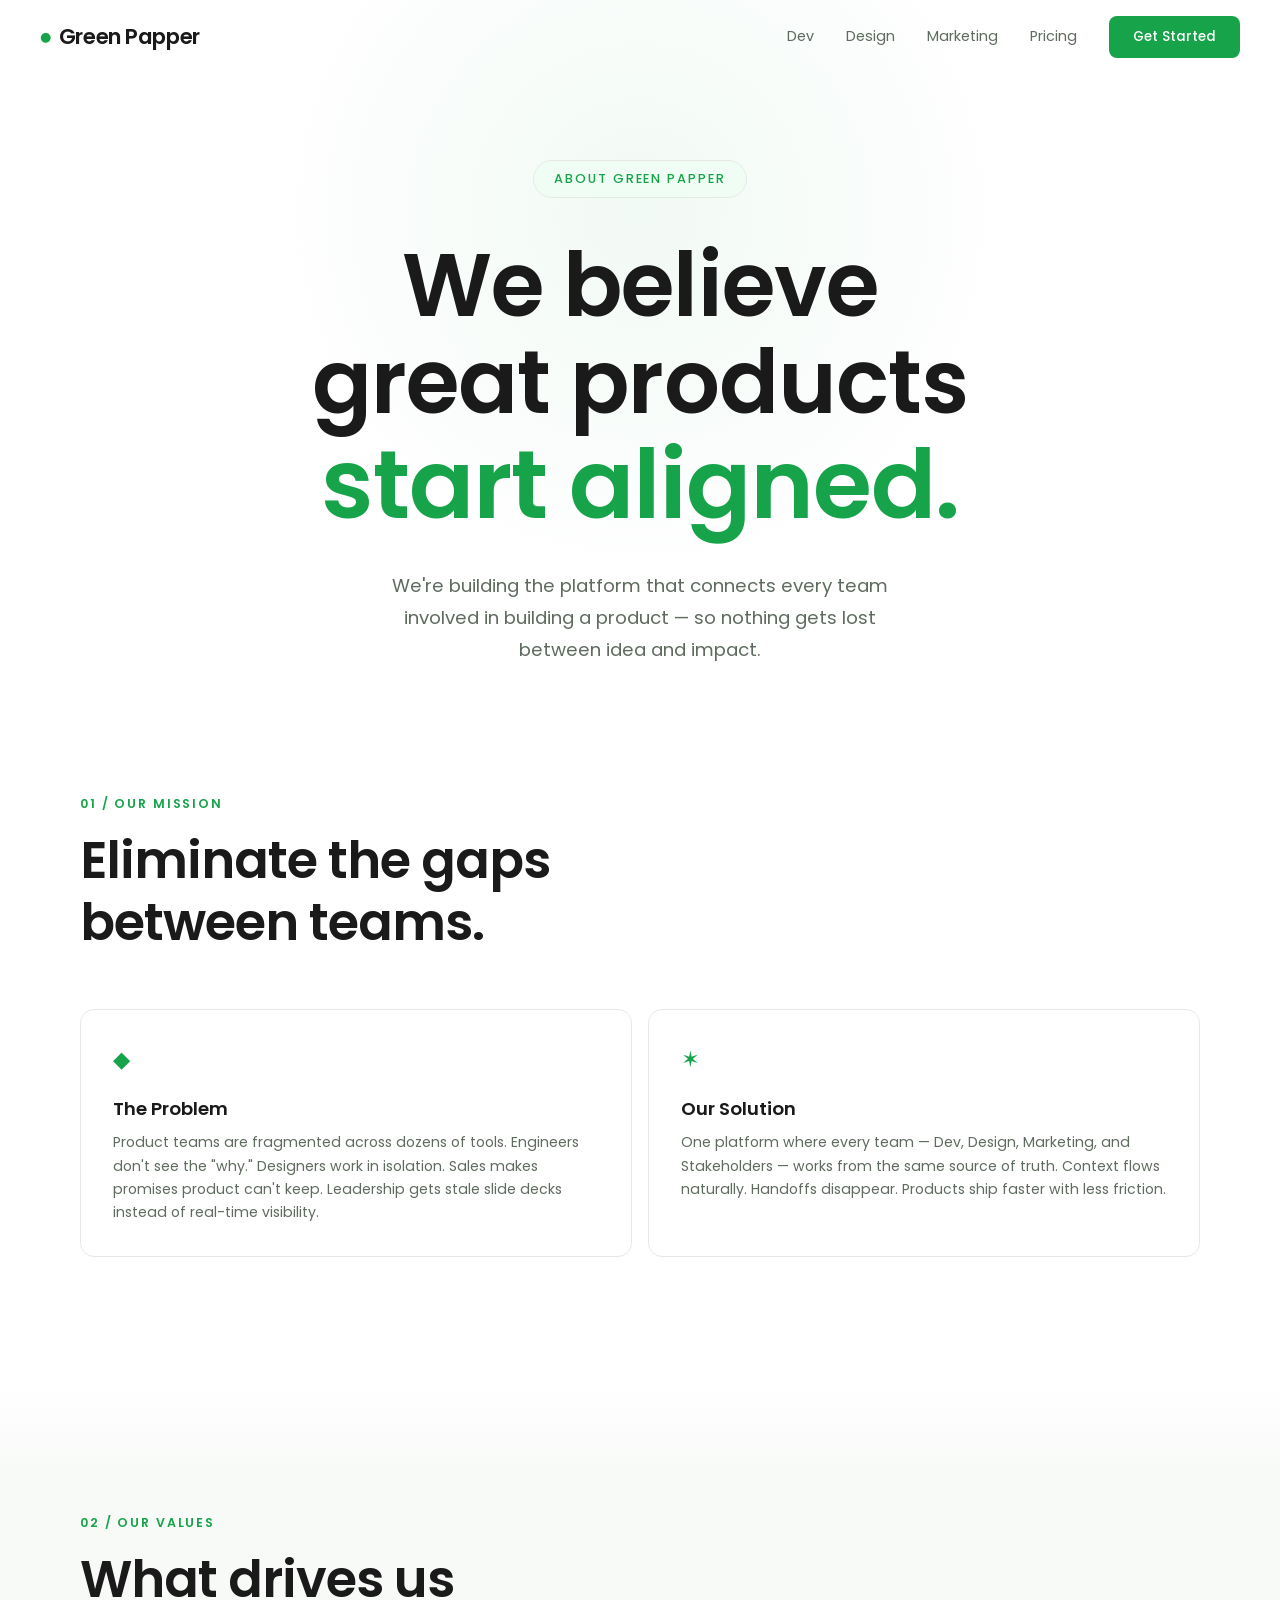
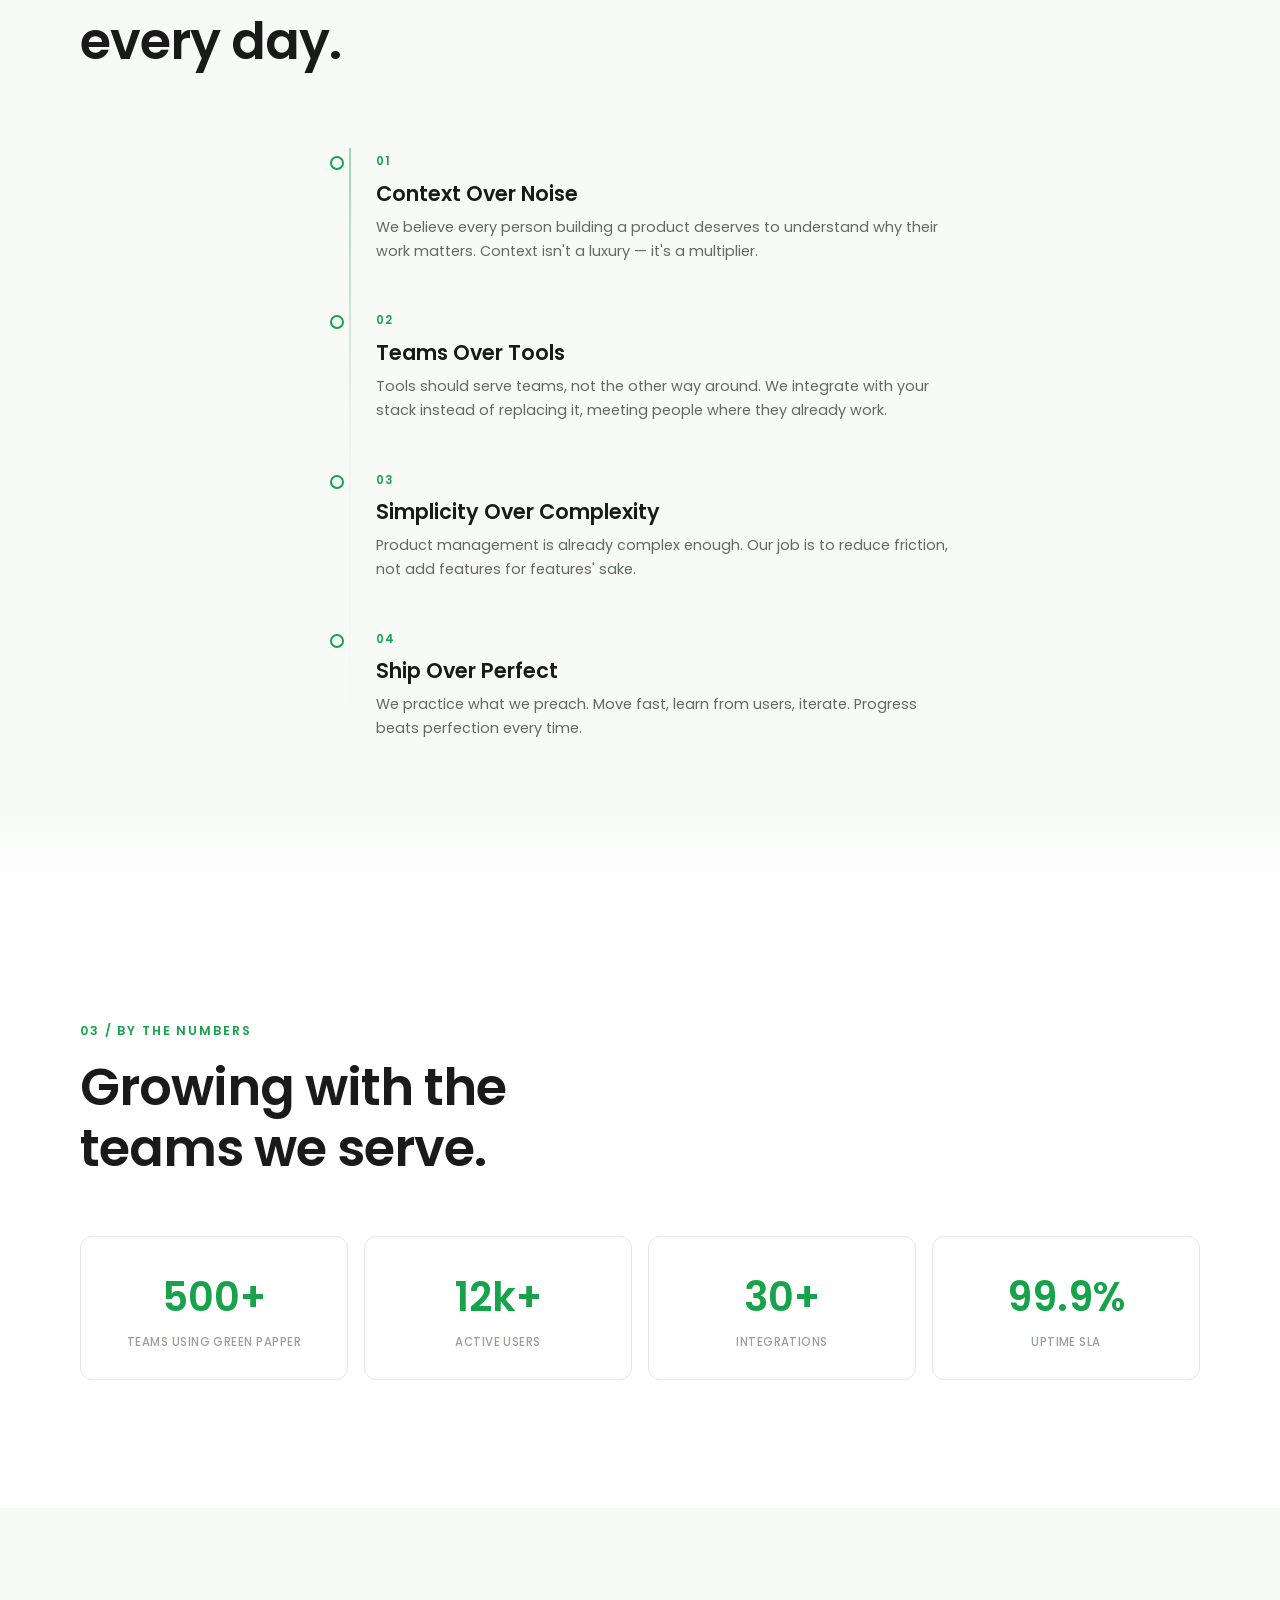
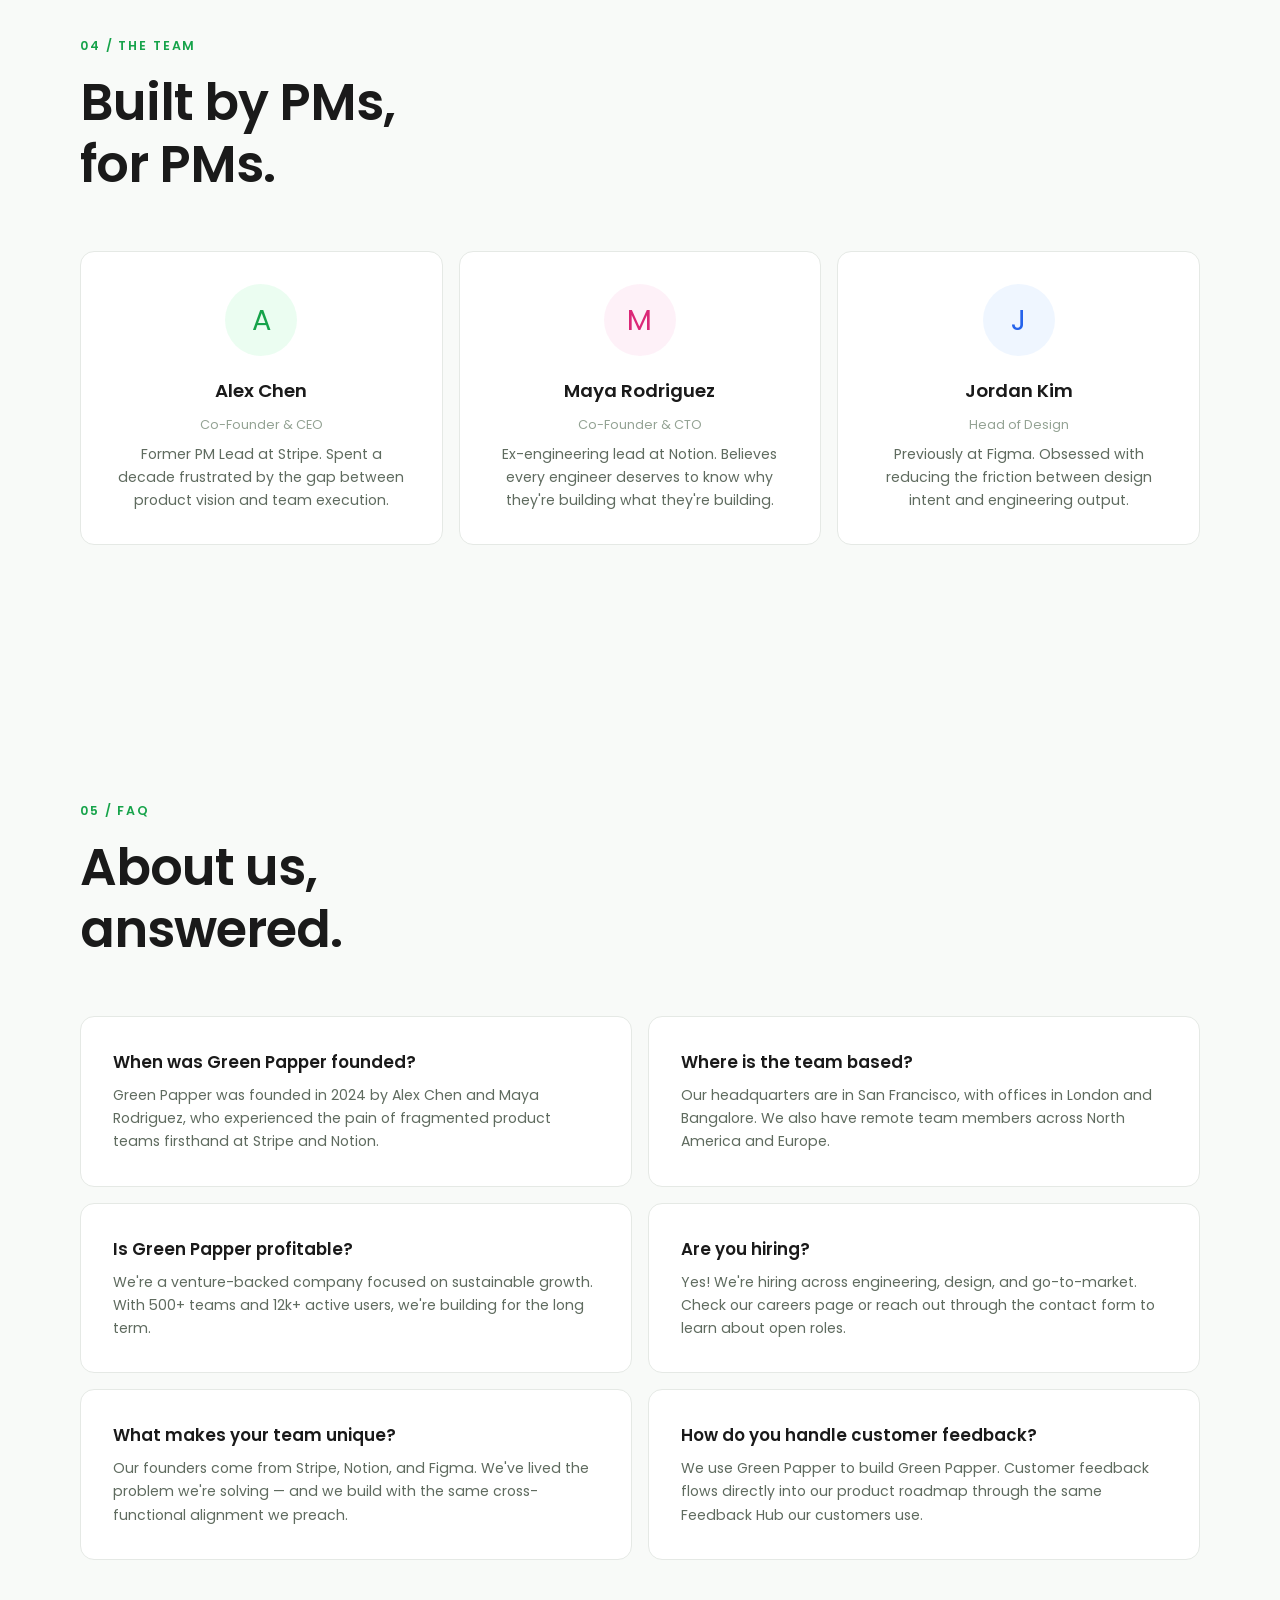
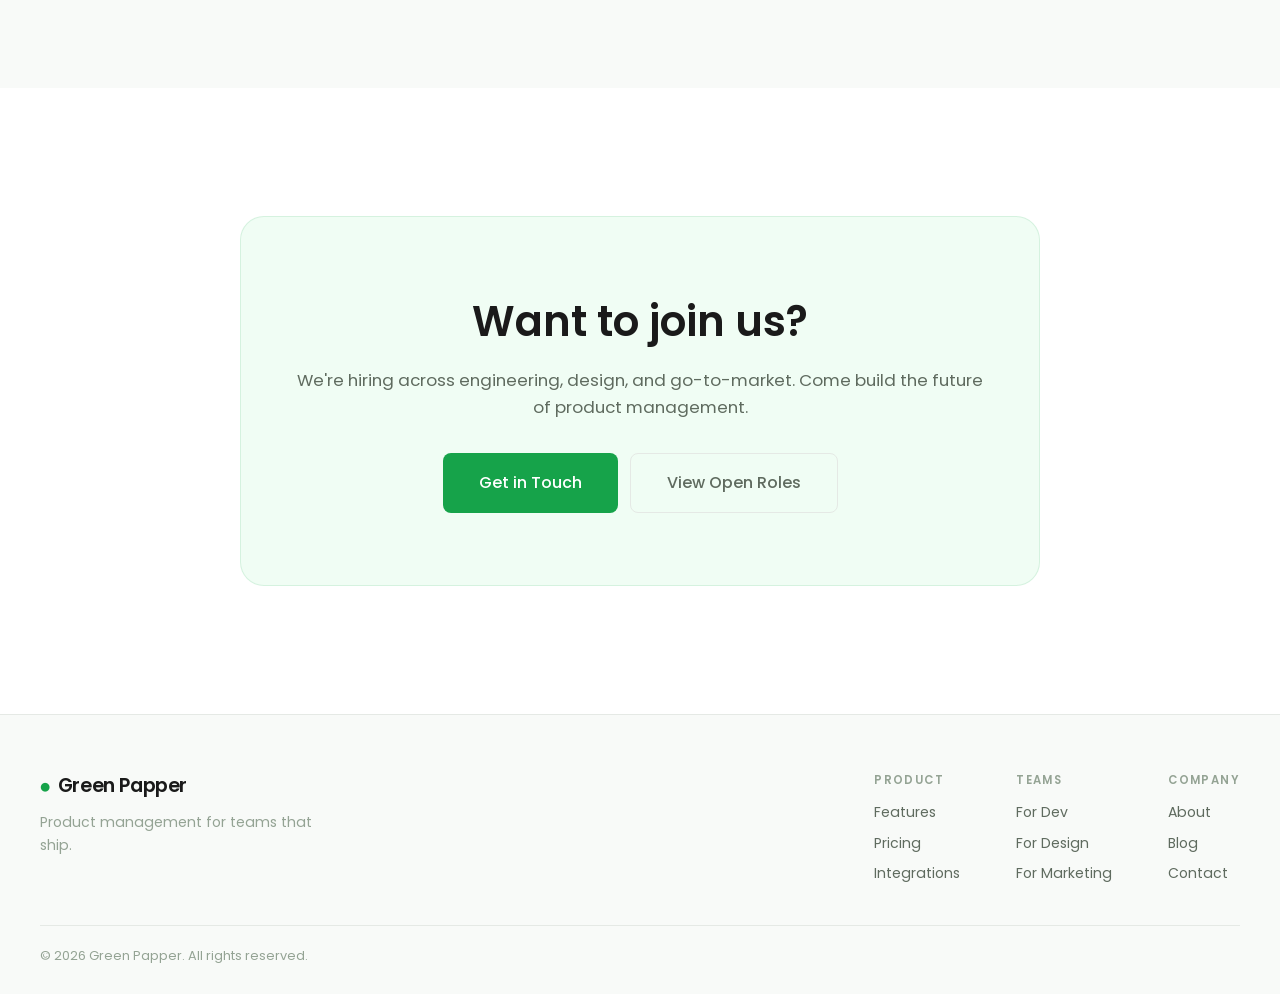
==== commit 27e911c9: "Add FAQ sections with relevant answers to all pages Added page-specific FAQ sections to index, about" ====
--- a/about.html
+++ b/about.html
@@ -167,6 +167,40 @@
     </div>
   </section>
 
+  <!-- FAQ Section -->
+  <section class="faq-section" id="faq">
+    <div class="section-header">
+      <span class="section-tag">05 / FAQ</span>
+      <h2 class="section-title">About us,<br>answered.</h2>
+    </div>
+    <div class="faq-grid">
+      <div class="faq-card">
+        <h4>When was Green Papper founded?</h4>
+        <p>Green Papper was founded in 2024 by Alex Chen and Maya Rodriguez, who experienced the pain of fragmented product teams firsthand at Stripe and Notion.</p>
+      </div>
+      <div class="faq-card">
+        <h4>Where is the team based?</h4>
+        <p>Our headquarters are in San Francisco, with offices in London and Bangalore. We also have remote team members across North America and Europe.</p>
+      </div>
+      <div class="faq-card">
+        <h4>Is Green Papper profitable?</h4>
+        <p>We're a venture-backed company focused on sustainable growth. With 500+ teams and 12k+ active users, we're building for the long term.</p>
+      </div>
+      <div class="faq-card">
+        <h4>Are you hiring?</h4>
+        <p>Yes! We're hiring across engineering, design, and go-to-market. Check our careers page or reach out through the contact form to learn about open roles.</p>
+      </div>
+      <div class="faq-card">
+        <h4>What makes your team unique?</h4>
+        <p>Our founders come from Stripe, Notion, and Figma. We've lived the problem we're solving — and we build with the same cross-functional alignment we preach.</p>
+      </div>
+      <div class="faq-card">
+        <h4>How do you handle customer feedback?</h4>
+        <p>We use Green Papper to build Green Papper. Customer feedback flows directly into our product roadmap through the same Feedback Hub our customers use.</p>
+      </div>
+    </div>
+  </section>
+
   <!-- CTA -->
   <section class="cta-section">
     <div class="cta-inner">
--- a/pages.css
+++ b/pages.css
@@ -253,6 +253,57 @@
   color: var(--text);
 }
 
+/* ============ FAQ SECTION ============ */
+.faq-section {
+  padding: var(--section-pad) 0;
+  background: var(--bg-elevated);
+  position: relative;
+}
+
+.faq-grid {
+  max-width: var(--content-max);
+  margin: 0 auto;
+  padding: 0 40px;
+  display: grid;
+  grid-template-columns: repeat(2, 1fr);
+  gap: 16px;
+}
+
+.faq-card {
+  background: var(--bg-card);
+  border: 1px solid var(--border);
+  border-radius: 14px;
+  padding: 32px;
+  transition: transform 0.4s var(--ease-out), border-color 0.4s, box-shadow 0.4s;
+}
+
+.faq-card:hover {
+  transform: translateY(-2px);
+  border-color: rgba(22, 163, 74, 0.2);
+  box-shadow: 0 6px 24px rgba(0, 0, 0, 0.05);
+}
+
+.faq-card h4 {
+  font-family: var(--font-display);
+  font-size: 1.05rem;
+  font-weight: 600;
+  margin-bottom: 8px;
+  color: var(--text);
+}
+
+.faq-card p {
+  color: var(--text-secondary);
+  font-size: 0.88rem;
+  line-height: 1.65;
+}
+
+@media (max-width: 640px) {
+  .faq-grid {
+    grid-template-columns: 1fr;
+    padding: 0 24px;
+  }
+}
+
 /* ============ RESPONSIVE ============ */
 @media (max-width: 900px) {
   .integration-grid {
